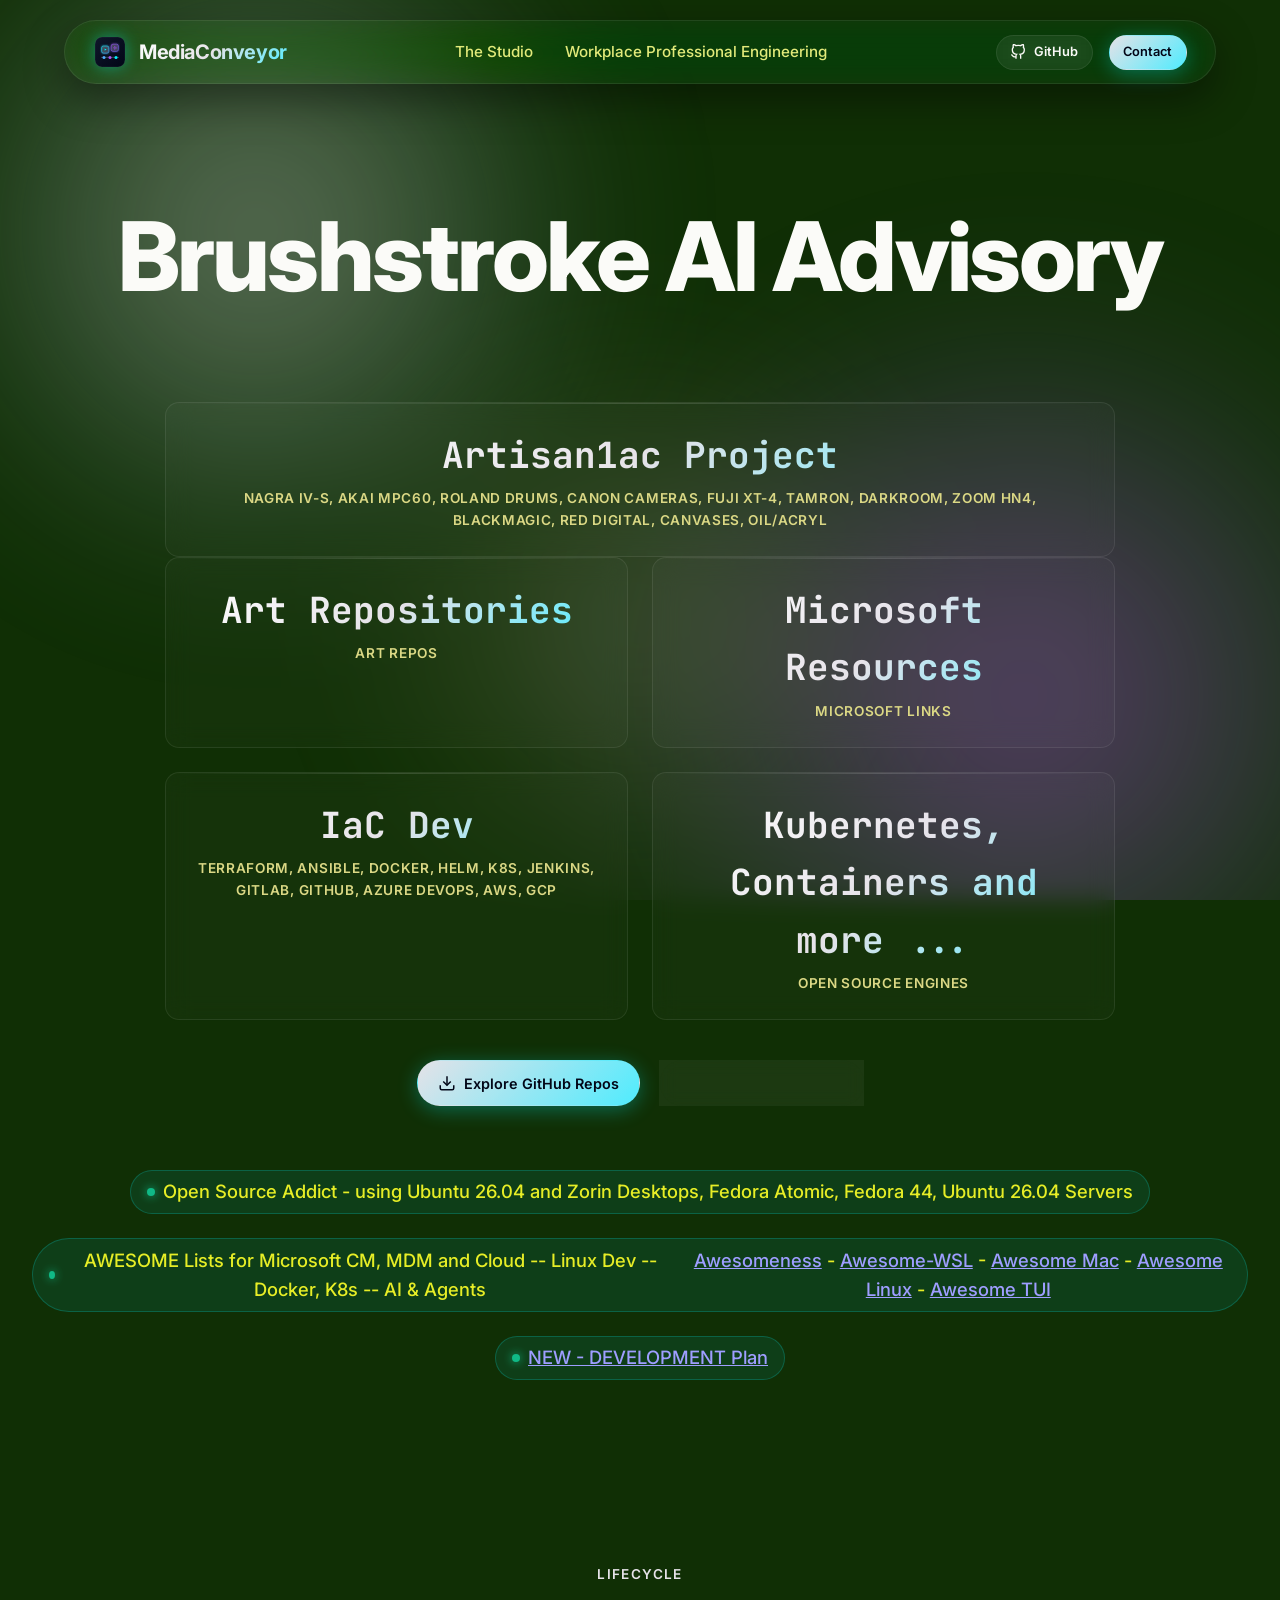
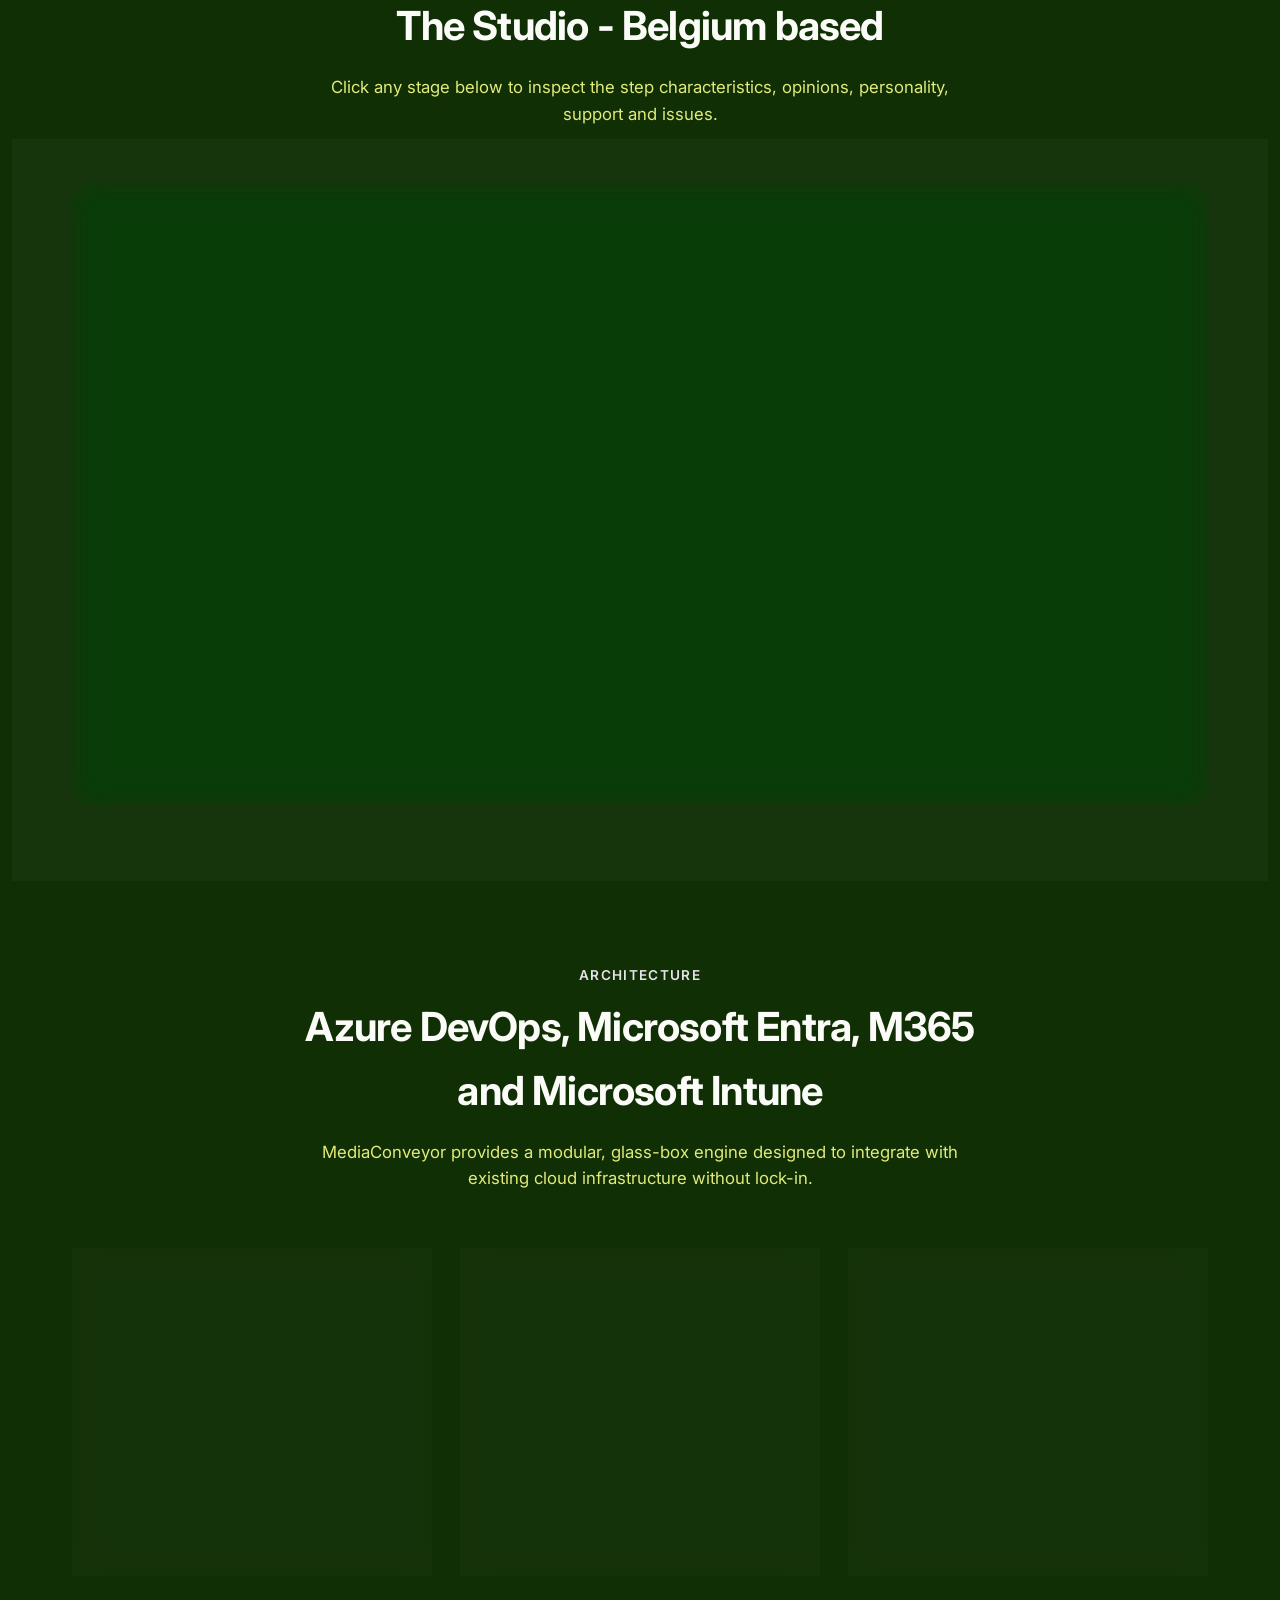
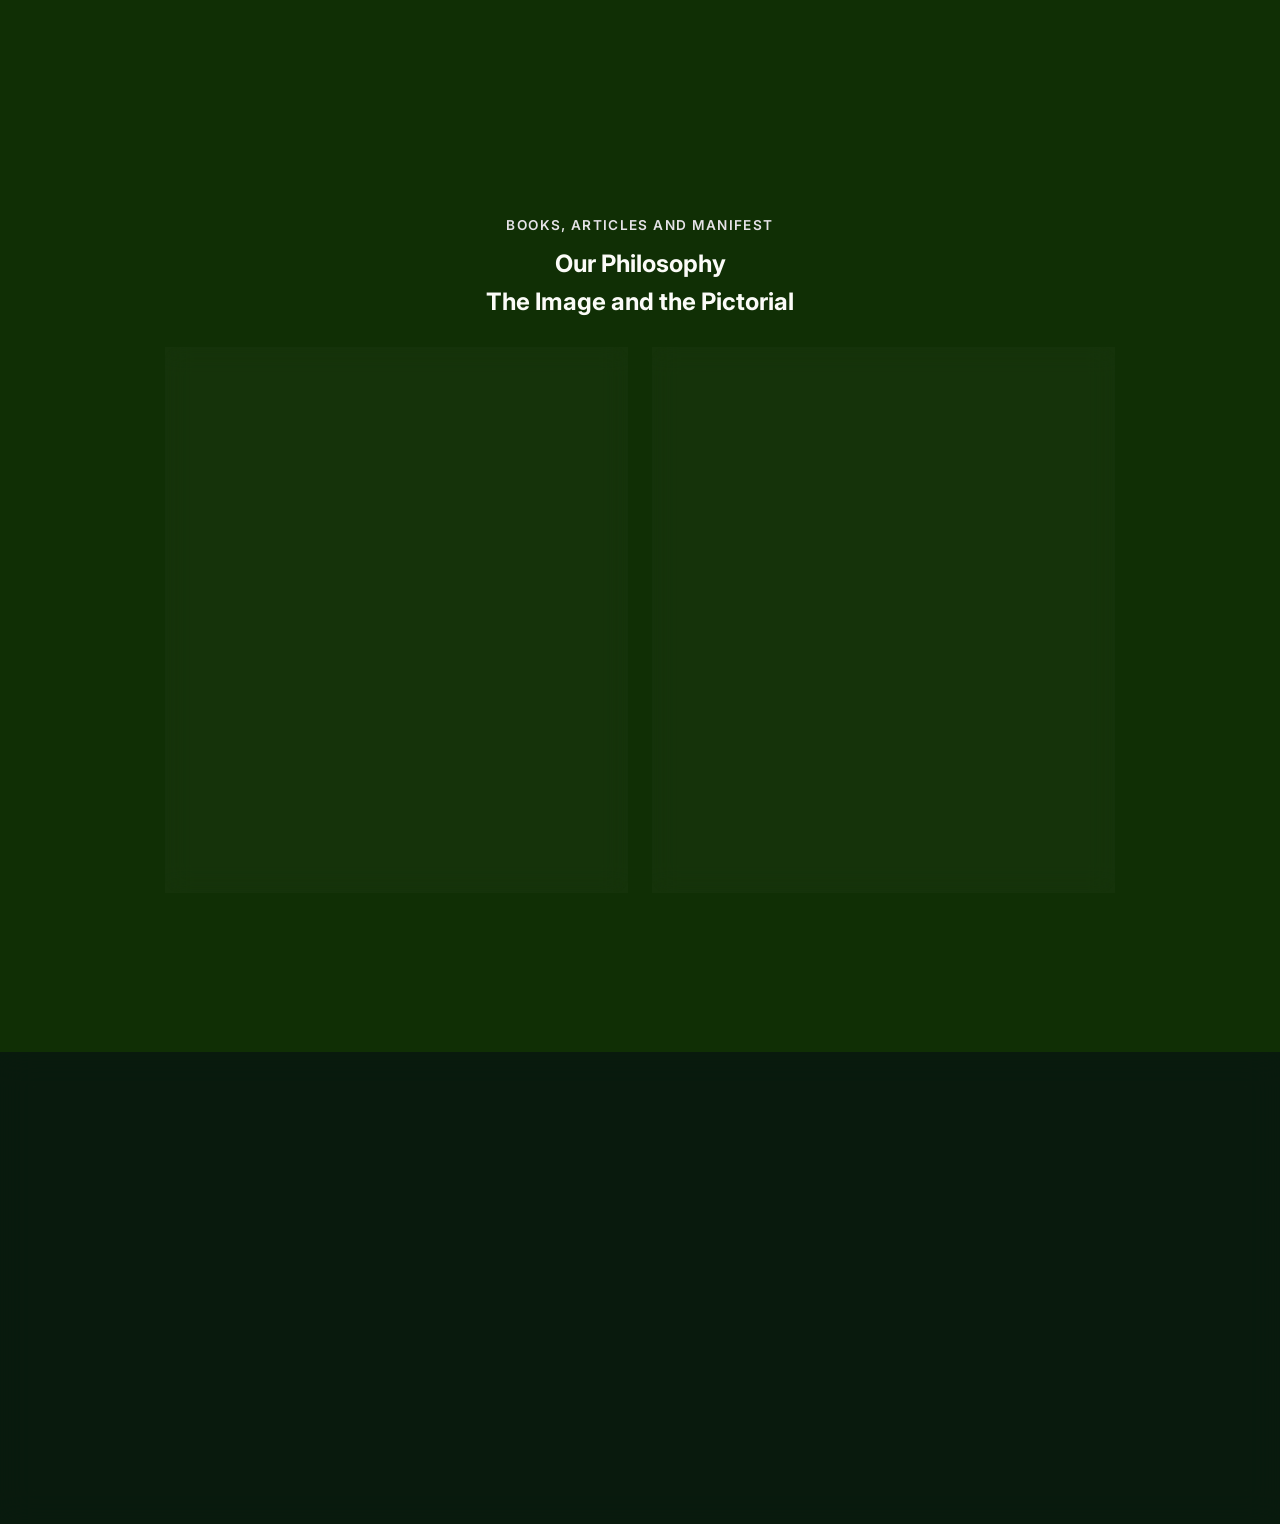
==== index.html @ 05388d4d "image mod" ====
<!DOCTYPE html>
<html lang="en">
<head>
  <meta charset="UTF-8">
  <meta name="viewport" content="width=device-width, initial-scale=1.0">
  <title>MediaConveyor — Media, Art and Technology conveyor pipelines</title>
  <meta name="description" content="MediaConveyor is a high-throughput, event-driven media processing engine and conveyor pipeline. Open-source, glassmorphic, hardware-accelerated transcoding and AI media tagger.">
  <meta name="keywords" content="MediaConveyor, media processing, video transcoding, FFmpeg, HLS, DASH, Rust, Go, Open Source GitHub">
  <link rel="icon" type="image/svg+xml" href="assets/favicon.svg">
  <link rel="stylesheet" href="css/styles.css">
</head>
<body>

  <!-- Ambient Glowing Background Orbs -->
  <div class="ambient-bg" aria-hidden="true">
    <div class="orb orb-1"></div>
    <div class="orb orb-2"></div>
    <div class="orb orb-3"></div>
  </div>

  <!-- Header Navigation -->
  <header class="header">
    <nav class="nav-container glass-panel">
      <a href="#" class="brand">
        <div class="brand-icon">
          <img src="assets/favicon.svg" alt="MediaConveyor Logo" width="30" height="30">
        </div>
        <span class="gradient-text">MediaConveyor</span>
      </a>

      <ul class="nav-links">
        <li><a href="#pipeline" class="nav-link">The Studio</a></li>
        <li><a href="#features" class="nav-link">Workplace Professional Engineering</a></li>
        <!-- <li><a href="#github-resources" class="nav-link">GitHub Repos</a></li>
        <li><a href="#docs" class="nav-link">Resources</a></li> -->
      </ul>

      <div class="nav-actions">
        <a href="#github-resources" target="_blank" rel="noopener noreferrer" class="btn btn-glass btn-sm">
          <svg xmlns="http://www.w3.org/2000/svg" width="16" height="16" viewBox="0 0 24 24" fill="none" stroke="currentColor" stroke-width="2"><path d="M9 19c-5 1.5-5-2.5-7-3m14 6v-3.87a3.37 3.37 0 0 0-.94-2.61c3.14-.35 6.44-1.54 6.44-7A5.44 5.44 0 0 0 20 4.77 5.07 5.07 0 0 0 19.91 1S18.73.65 16 2.48a13.38 13.38 0 0 0-7 0C6.27.65 5.09 1 5.09 1A5.07 5.07 0 0 0 5 4.77a5.44 5.44 0 0 0-1.5 3.78c0 5.42 3.3 6.61 6.44 7A3.37 3.37 0 0 0 9 18.13V22"></path></svg>
          GitHub
        </a>
        <a href="#github-resources" class="btn btn-primary btn-sm">Contact</a>
      </div>
    </nav>
  </header>

  <!-- Main Content -->
  <main>
    
    <!-- Hero Section -->
    <section class="hero">
      <h1 class="hero-title">
        <span>Brushstroke AI Advisory</span>
      </h1>  
      <br/>
      
      <p>
      <div class="hero-metrics">
        <div class="glass-card metric-card">
          <div class="metric-value gradient-text"> Artisan1ac Project </div>
          <div class="metric-label">Nagra IV-S, Akai MPC60, Roland Drums, Canon Cameras, Fuji XT-4, Tamron, Darkroom, Zoom Hn4, BlackMagic, RED Digital, Canvases, Oil/Acryl</div>
        </div>
      </div>
      </p>
      <p>
         <!-- Hero Key Metrics -->
      <div class="hero-metrics">
        <div class="glass-card metric-card">
          <div class="metric-value gradient-text"> Art Repositories </div>
          <div class="metric-label">Art Repos</div>
        </div>
        <div class="glass-card metric-card">
          <div class="metric-value gradient-text"> Microsoft Resources </div>
          <div class="metric-label">Microsoft Links</div>
        </div>
        <div class="glass-card metric-card">
          <div class="metric-value gradient-text">IaC Dev </div>
          <div class="metric-label">Terraform, Ansible, Docker, Helm, K8s, Jenkins, Gitlab, GitHub, Azure DevOps, AWS, GCP</div>
        </div>
        <div class="glass-card metric-card">
          <div class="metric-value gradient-text"> Kubernetes, Containers and more ... </div>
          <div class="metric-label">Open Source Engines</div>
        </div>
      </div>
      </p>


      <p class="hero-subtitle">
        <!-- <img src="assets/avatar-color1.jpg" alt="Description of image"> -->
      <div class="hero-cta">
        <a href="https://github.com/kuhn-octivianus-praeses" class="btn btn-primary">
          <svg xmlns="http://www.w3.org/2000/svg" width="18" height="18" viewBox="0 0 24 24" fill="none" stroke="currentColor" stroke-width="2"><path d="M21 15v4a2 2 0 0 1-2 2H5a2 2 0 0 1-2-2v-4"></path><polyline points="7 10 12 15 17 10"></polyline><line x1="12" y1="15" x2="12" y2="3"></line></svg>
          Explore GitHub Repos
        </a>
        <a href="#pipeline" class="btn btn-glass">
          <svg xmlns="http://www.w3.org/2000/svg" width="18" height="18" viewBox="0 0 24 24" fill="none" stroke="currentColor" stroke-width="2"><polygon points="5 3 19 12 5 21 5 3"></polygon></svg>
          Interactive Pipeline
        </a>
      </div>
      </p> 
      <p>
        <div class="badge">
        <span class="badge-dot"></span>
        <span>Open Source Addict - using Ubuntu 26.04 and Zorin Desktops, Fedora Atomic, Fedora 44, Ubuntu 26.04 Servers</span>
        </div>
      </p>
      <p>
        <div class="badge">
        <span class="badge-dot"></span>
        <span>AWESOME Lists for Microsoft CM, MDM and Cloud -- Linux Dev -- Docker, K8s -- AI & Agents</span>
        <span><a href="https://github.com/bayandin/awesome-awesomeness">Awesomeness</a> - <a href="https://github.com/sirredbeard/Awesome-WSL">Awesome-WSL</a> - <a href="https://github.com/abordage/awesome-mac">Awesome Mac</a> - <a href="https://github.com/luong-komorebi/Awesome-Linux-Software">Awesome Linux</a> - <a href="https://github.com/rothgar/awesome-tuis">Awesome TUI</a></span>
        </div>
      </p>
      <p>
        <div class="badge">
          <span class="badge-dot"></span>
          <span><a href="assets/Wittgenstein_Development_Plan_2026-2028.md">NEW - DEVELOPMENT Plan</a></span>
        </div>
      </p>
    <!--   <br/>
      <h1 class="hero-small-title">
        <span class="gradient-accent">Empirical - esthetic - ethereal - 3D - out-and-about - a bit goofy</span>
      </h1> -->
    </section>

    <!-- Interactive Pipeline Visualizer Section -->
    <section id="pipeline" class="section">
      <div class="section-header">
        <span class="section-tag">Lifecycle</span>
        <h2 class="section-title">The Studio - Belgium based</h2>
        <p class="section-desc">Click any stage below to inspect the step characteristics, opinions, personality, support and issues.</p>
      </div>

      <div class="glass-panel pipeline-container">
        <div class="pipeline-steps">
          <div class="pipeline-step-node active" data-step="1">
            <span class="step-number">1</span>
            <div class="step-icon">
              <svg xmlns="http://www.w3.org/2000/svg" width="32" height="32" viewBox="0 0 24 24" fill="none" stroke="currentColor" stroke-width="2"><path d="M21 15v4a2 2 0 0 1-2 2H5a2 2 0 0 1-2-2v-4"></path><polyline points="17 8 12 3 7 8"></polyline><line x1="12" y1="3" x2="12" y2="15"></line></svg>
            </div>
            <span class="step-title">ART</span>
          </div>

          <div class="pipeline-step-node" data-step="2">
            <span class="step-number">2</span>
            <div class="step-icon">
              <svg xmlns="http://www.w3.org/2000/svg" width="32" height="32" viewBox="0 0 24 24" fill="none" stroke="currentColor" stroke-width="2"><polygon points="13 2 3 14 12 14 11 22 21 10 12 10 13 2"></polygon></svg>
            </div>
            <span class="step-title">Atelier Setup</span>
          </div>

          <div class="pipeline-step-node" data-step="3">
            <span class="step-number">3</span>
            <div class="step-icon">
              <svg xmlns="http://www.w3.org/2000/svg" width="32" height="32" viewBox="0 0 24 24" fill="none" stroke="currentColor" stroke-width="2"><path d="M12 2a10 10 0 1 0 10 10H12V2z"></path><path d="M12 12L2.1 12a10 10 0 0 1 9.9-10v10z"></path></svg>
            </div>
            <span class="step-title">AI Design Workflows</span>
          </div>

          <div class="pipeline-step-node" data-step="4">
            <span class="step-number">4</span>
            <div class="step-icon">
              <svg xmlns="http://www.w3.org/2000/svg" width="32" height="32" viewBox="0 0 24 24" fill="none" stroke="currentColor" stroke-width="2"><line x1="22" y1="2" x2="11" y2="13"></line><polygon points="22 2 15 22 11 13 2 9 22 2"></polygon></svg>
            </div>
            <span class="step-title">Travels and Opinion Blog</span>
          </div>
        </div>

        <div class="pipeline-detail-panel">
          <div class="pipeline-info" id="pipeline-info">
            <!-- Dynamic Content via JS -->
          </div>

          <div class="code-box">
            <div class="code-header">
              <div class="code-dots">
                <span class="dot dot-red"></span>
                <span class="dot dot-yellow"></span>
                <span class="dot dot-green"></span>
              </div>
              <span id="pipeline-code-header">ingest_config.json</span>
              <button class="copy-btn" id="pipeline-copy-btn">
                <svg xmlns="http://www.w3.org/2000/svg" width="14" height="14" viewBox="0 0 24 24" fill="none" stroke="currentColor" stroke-width="2"><rect x="9" y="9" width="13" height="13" rx="2" ry="2"></rect><path d="M5 15H4a2 2 0 0 1-2-2V4a2 2 0 0 1 2-2h9a2 2 0 0 1 2 2v1"></path></svg>
                Copy
              </button>
            </div>
            <pre class="code-body" id="pipeline-code-body">// Code snippet loading...</pre>
          </div>
        </div>
      </div>
    </section>

    <!-- Platform Features Content Section -->
    <section id="features" class="section">
      <div class="section-header">
        <span class="section-tag">Architecture</span>
        <h2 class="section-title">Azure DevOps, Microsoft Entra, M365 and Microsoft Intune</h2>
        <p class="section-desc">MediaConveyor provides a modular, glass-box engine designed to integrate with existing cloud infrastructure without lock-in.</p>
      </div>

      <div class="features-grid">
        <div class="glass-card feature-card">
          <div class="feature-card-icon">
            <svg xmlns="http://www.w3.org/2000/svg" width="32" height="32" viewBox="0 0 24 24" fill="none" stroke="currentColor" stroke-width="2"><rect x="2" y="2" width="20" height="8" rx="2" ry="2"></rect><rect x="2" y="14" width="20" height="8" rx="2" ry="2"></rect><line x1="6" y1="6" x2="6.01" y2="6"></line><line x1="6" y1="18" x2="6.01" y2="18"></line></svg>
          </div>
          <h3>Product Specialist Microsoft Configuration Management and Deployment</h3>
          <p>Long experience in Microsoft Technology. Started out as a coder, MSI specialist and evolved throughout the years to Citrix, SCCM, Microsoft Entra, Microsoft Intune </p>
        </div>

        <div class="glass-card feature-card">
          <div class="feature-card-icon">
            <svg xmlns="http://www.w3.org/2000/svg" width="32" height="32" viewBox="0 0 24 24" fill="none" stroke="currentColor" stroke-width="2"><polygon points="12 2 2 7 12 12 22 7 12 2"></polygon><polyline points="2 17 12 22 22 17"></polyline><polyline points="2 12 12 17 22 12"></polyline></svg>
          </div>
          <h3>AI Automation and AI Agentic Workflows</h3>
          <p>Through prompting, I build Kubernetes Clusters on my homelab. Automation is provided using Ansible and HCL Terraform Registries.</p>
        </div>

        <div class="glass-card feature-card">
          <div class="feature-card-icon">
            <svg xmlns="http://www.w3.org/2000/svg" width="32" height="32" viewBox="0 0 24 24" fill="none" stroke="currentColor" stroke-width="2"><path d="M18 8A6 6 0 0 0 6 8c0 7-3 9-3 9h18s-3-2-3-9"></path><path d="M13.73 21a2 2 0 0 1-3.46 0"></path></svg>
          </div>
          <h3>Sopra Steria RightExperience MDM Model</h3>
          <p>AppFactory v3</p>
        </div>
      </div>
    </section>

    <!-- GitHub Resources Section -->

    <!-- Art Works and other pics-->
    <section class="hero"> 
        <span class="section-tag">Books, Articles and Manifest</span>
        <p>
            <div class=""><h1>Our Philosophy</h1></div>
            <div class=""><h2>The Image and the Pictorial</h2></div>
        </p>
        <br/>
        <!-- Hero Key Images -->
        <div class="hero-metrics">
          <div class="glass-card metric-card">
            <p><img src="assets/socrates1.jpg" alt="Description of image" width="325"></p>
          </div>
          <div class="glass-card metric-card">
            <p><img src="assets/plato1.jpg" alt="Description of image" width="325"></p>
          </div>
        </div>
      </section>
    
  </main>

  <!-- Modal Overlay for Quick Code Preview -->
  <div class="modal-overlay" id="modal-overlay">
    <div class="glass-panel modal-container">
      <button class="modal-close" id="modal-close" title="Close Modal">
        <svg xmlns="http://www.w3.org/2000/svg" width="18" height="18" viewBox="0 0 24 24" fill="none" stroke="currentColor" stroke-width="2"><line x1="18" y1="6" x2="6" y2="18"></line><line x1="6" y1="6" x2="18" y2="18"></line></svg>
      </button>

      <h3 id="modal-title" style="font-size: 1.5rem; margin-bottom: 0.5rem;" class="gradient-text">Repository Details</h3>
      <p id="modal-desc" style="color: var(--text-muted); font-size: 0.95rem; margin-bottom: 1.5rem;"></p>

      <div class="code-box" style="margin-bottom: 1.5rem;">
        <div class="code-header">
          <span>Quick Start Example</span>
          <button class="copy-btn" id="modal-copy-btn">
            <svg xmlns="http://www.w3.org/2000/svg" width="14" height="14" viewBox="0 0 24 24" fill="none" stroke="currentColor" stroke-width="2"><rect x="9" y="9" width="13" height="13" rx="2" ry="2"></rect><path d="M5 15H4a2 2 0 0 1-2-2V4a2 2 0 0 1 2-2h9a2 2 0 0 1 2 2v1"></path></svg>
            Copy Snippet
          </button>
        </div>
        <pre class="code-body" id="modal-code">// Code example</pre>
      </div>

      <div style="display: flex; justify-content: flex-end; gap: 1rem;">
        <a href="#" id="modal-github-link" target="_blank" rel="noopener noreferrer" class="btn btn-primary btn-sm">
          Open on GitHub
        </a>
      </div>
    </div>
  </div>

  <!-- Footer -->
  <footer class="footer">
    <div class="footer-container">
      <div class="footer-top">
        <div class="footer-brand">
          <a href="#" class="brand">
            <div class="brand-icon">
              <img src="assets/favicon.svg" alt="MediaConveyor Logo" width="28" height="28">
            </div>
            <span class="gradient-text">MediaConveyor</span>
          </a>
          <p>All artworks are copy righted and may not be redistributed, copied or shared without owners consent. Creative Commons license.</p>
          <p>Contact Koen Spaenjers <a href="mailto:koen.spaenjers@soprasteria.com">EMAIL Link</a></p>
          <p><img src="assets/avatar-color1_512.jpg" alt="Me" width="90"></p>

        </div>

        <div class="footer-links-group">
          <div class="footer-col">
            <h5>Ecosystem</h5>
            <ul>
              <li><a href="#pipeline">The Studio - Brussels, Belgian based Art</a></li>
              <li><a href="#features">ART Collections</a></li>
              <!-- <li><a href="#github-resources">Rust Core</a></li>
              <li><a href="#github-resources">Go Workers</a></li> -->
            </ul>
          </div>

          <div class="footer-col">
            <h5>GitHub Links</h5>
            <ul>
              <li><a href="https://github.com/MediaConveyor" target="_blank" rel="noopener noreferrer">Organization</a></li>
              <li><a href="https://github.com/MediaConveyor/core-engine" target="_blank" rel="noopener noreferrer">Core Engine Repo</a></li>
              <li><a href="https://github.com/MediaConveyor/node-sdk" target="_blank" rel="noopener noreferrer">Resources</a></li>
              <li><a href="https://github.com/MediaConveyor/cli-tool" target="_blank" rel="noopener noreferrer">CLI Utilities and dotfiles</a></li>
            </ul>
          </div>

          <div class="footer-col">
            <h5>Community Interests</h5>
            <ul>
              <li><a href="https://lensculture.com" target="_blank" rel="noopener noreferrer">Lens Culture</a></li>
              <li><a href="https://wikipedia.org" target="_blank" rel="noopener noreferrer">Wikipedia</a></li>
              <li><a href="https://learn.microsoft.com" target="_blank" rel="noopener noreferrer">Learn Mictosoft</a></li>
              <li><a href="https://duckduckgo.com" target="_blank" rel="noopener noreferrer">Duckduckgo Search</a></li>
            </ul>
          </div>
        </div>
      </div>

      <div class="footer-bottom">
        <p>© 2026 MediaConveyor Open Source Project. Minimalistic Glassmorphism UI.</p>
        <p>Built with HTML5, CSS3 Glassmorphism & Vanilla JS</p>
      </div>
    </div>
  </footer>

  <script src="js/app.js"></script>
</body>
</html>
---- css/styles.css ----
/* Modern Glassmorphic Design System - MediaConveyor */
@import url('https://fonts.googleapis.com/css2?family=Inter:wght@300;400;500;600;700;800&family=JetBrains+Mono:wght@400;500;600&display=swap');

:root {
  /* Color Palette */
  --bg-dark: #102f05;
  --bg-surface: rgba(5, 97, 63, 0.6);
  --glass-bg: rgba(255, 255, 255, 0.03);
  --glass-bg-hover: rgba(255, 255, 255, 0.06);
  --glass-border: rgba(255, 255, 255, 0.08);
  --glass-border-hover: rgba(255, 255, 255, 0.2);
  --glass-shadow: 0 16px 40px 0 rgba(0, 0, 0, 0.4);
  
  --primary-cyan: #ece8eff7;
  --primary-yellow: #edf427f7;
  --primary-blue: #4fecfe;
  --accent-purple: #be55f7;
  --accent-indigo: #e7cac1;
  --accent-emerald: #10b986;
  
  --text-main: #fbfbf8;
  --text-muted: #e2ea7a;
  --text-dim: #dbd885;
  
  --font-main: 'Inter', system-ui, -apple-system, sans-serif;
  --font-mono: 'JetBrains Mono', monospace;
  
  --radius-sm: 8px;
  --radius-md: 14px;
  --radius-lg: 20px;
  --radius-full: 9999px;
  
  --transition-fast: 0.2s cubic-bezier(0.16, 1, 0.3, 1);
  --transition-normal: 0.35s cubic-bezier(0.16, 1, 0.3, 1);
}

/* background-image: url("assets/bg.png");
  background-repeat: no-repeat; */

/* Reset & Base Styles */
* {
  box-sizing: border-box;
  margin: 0;
  padding: 0;
}

html {
  scroll-behavior: smooth;
  color-scheme: dark;
}

body {
  font-family: var(--font-main);
  background-color: var(--bg-dark);
  color: var(--text-main);
  overflow-x: hidden;
  line-height: 1.6;
  min-height: 100vh;
  position: relative;
}

/* Ambient Animated Glowing Background Orbs */
.ambient-bg {
  position: fixed;
  top: 0;
  left: 0;
  width: 100vw;
  height: 100vh;
  z-index: -1;
  pointer-events: none;
  overflow: hidden;
}

.orb {
  position: absolute;
  border-radius: 50%;
  filter: blur(100px);
  opacity: 0.45;
  animation: orbFloat 25s ease-in-out infinite alternate;
}

.orb-1 {
  top: -10%;
  left: -5%;
  width: 50vw;
  height: 50vw;
  background: radial-gradient(circle, var(--primary-cyan) 0%, rgba(79, 172, 254, 0.1) 70%);
}

.orb-2 {
  bottom: -20%;
  right: -10%;
  width: 60vw;
  height: 60vw;
  background: radial-gradient(circle, var(--accent-purple) 0%, rgba(99, 102, 241, 0.1) 70%);
  animation-delay: -7s;
}

.orb-3 {
  top: 40%;
  left: 30%;
  width: 40vw;
  height: 40vw;
  background: radial-gradient(circle, var(--accent-indigo) 0%, transparent 70%);
  animation-delay: -12s;
  opacity: 0.25;
}

@keyframes orbFloat {
  0% { transform: translate(0, 0) scale(1); }
  50% { transform: translate(40px, -60px) scale(1.1); }
  100% { transform: translate(-30px, 40px) scale(0.95); }
}

/* Glassmorphism Container Classes */
.glass-panel {
  background: var(--glass-bg);
  backdrop-filter: blur(16px) saturate(180%);
  -webkit-backdrop-filter: blur(16px) saturate(180%);
  border: 1px solid var(--glass-border);
  box-shadow: var(--glass-shadow);
  border-radius: var(--radius-lg);
  transition: border-color var(--transition-fast), background var(--transition-fast), transform var(--transition-fast);
}

.glass-panel:hover {
  border-color: var(--glass-border-hover);
  background: var(--glass-bg-hover);
}

.glass-card {
  background: rgba(255, 255, 255, 0.025);
  backdrop-filter: blur(12px);
  -webkit-backdrop-filter: blur(12px);
  border: 1px solid var(--glass-border);
  border-radius: var(--radius-md);
  padding: 1.5rem;
  transition: all var(--transition-fast);
  position: relative;
  overflow: hidden;
}

.glass-card::before {
  content: '';
  position: absolute;
  top: 0;
  left: 0;
  right: 0;
  height: 1px;
  background: linear-gradient(90deg, transparent, rgba(255, 255, 255, 0.15), transparent);
}

.glass-card:hover {
  transform: translateY(-4px);
  border-color: rgba(255, 255, 255, 0.22);
  background: rgba(255, 255, 255, 0.05);
  box-shadow: 0 12px 30px rgba(0, 0, 0, 0.4), 0 0 20px rgba(0, 242, 254, 0.08);
}

/* Typography Utilities */
.gradient-text {
  background: linear-gradient(135deg, #ffffff 0%, var(--primary-cyan) 50%, var(--primary-blue) 100%);
  -webkit-background-clip: text;
  -webkit-text-fill-color: transparent;
}

.gradient-accent {
  background: linear-gradient(135deg, var(--primary-cyan), var(--accent-purple));
  -webkit-background-clip: text;
  -webkit-text-fill-color: transparent;
}

/* Header Navigation */
.header {
  position: fixed;
  top: 1.25rem;
  left: 50%;
  transform: translateX(-50%);
  width: 90%;
  max-width: 1200px;
  z-index: 100;
}

.nav-container {
  display: flex;
  align-items: center;
  justify-content: space-between;
  padding: 0.85rem 1.75rem;
  border-radius: var(--radius-full);
}

.brand {
  display: flex;
  align-items: center;
  gap: 0.75rem;
  text-decoration: none;
  color: var(--text-main);
  font-weight: 700;
  font-size: 1.25rem;
  letter-spacing: -0.02em;
}

.brand-icon {
  width: 34px;
  height: 34px;
  display: flex;
  align-items: center;
  justify-content: center;
  filter: drop-shadow(0 0 8px rgba(0, 242, 254, 0.4));
}

.nav-links {
  display: flex;
  align-items: center;
  gap: 2rem;
  list-style: none;
}

.nav-link {
  color: var(--text-muted);
  text-decoration: none;
  font-weight: 500;
  font-size: 0.95rem;
  transition: color var(--transition-fast);
  position: relative;
}

.nav-link:hover, .nav-link.active {
  color: var(--text-main);
}

.nav-link::after {
  content: '';
  position: absolute;
  bottom: -4px;
  left: 0;
  width: 0;
  height: 2px;
  background: var(--primary-cyan);
  transition: width var(--transition-fast);
  border-radius: var(--radius-full);
}

.nav-link:hover::after, .nav-link.active::after {
  width: 100%;
}

.nav-actions {
  display: flex;
  align-items: center;
  gap: 1rem;
}

/* Button Styles */
.btn {
  display: inline-flex;
  align-items: center;
  gap: 0.5rem;
  padding: 0.65rem 1.25rem;
  border-radius: var(--radius-full);
  font-weight: 600;
  font-size: 0.9rem;
  text-decoration: none;
  cursor: pointer;
  border: 1px solid transparent;
  transition: all var(--transition-fast);
}

.btn-primary {
  background: linear-gradient(135deg, var(--primary-cyan), var(--primary-blue));
  color: #020617;
  box-shadow: 0 4px 20px rgba(0, 242, 254, 0.3);
}

.btn-primary:hover {
  transform: translateY(-2px);
  box-shadow: 0 8px 25px rgba(0, 242, 254, 0.45);
  filter: brightness(1.05);
}

.btn-glass {
  background: rgba(255, 255, 255, 0.05);
  border: 1px solid var(--glass-border);
  color: var(--text-main);
  backdrop-filter: blur(8px);
}

.btn-glass:hover {
  background: rgba(255, 255, 255, 0.12);
  border-color: rgba(255, 255, 255, 0.25);
  transform: translateY(-2px);
}

.btn-sm {
  padding: 0.4rem 0.85rem;
  font-size: 0.8rem;
}

/* Hero Section */
.hero {
  padding-top: 10rem;
  padding-bottom: 5rem;
  max-width: 1800px;
  margin: 0 auto;
  padding-left: 2rem;
  padding-right: 2rem;
  text-align: center;
}

.badge {
  display: inline-flex;
  align-items: center;
  gap: 0.5rem;
  padding: 0.4rem 1rem;
  border-radius: var(--radius-full);
  background: rgba(0, 242, 254, 0.08);
  border: 1px solid rgba(0, 242, 254, 0.2);
  color: var(--primary-yellow);
  font-size: 1.15rem;
  font-weight: 500;
  margin-bottom: 1.5rem;
}

.badge-dot {
  width: 8px;
  height: 8px;
  border-radius: 50%;
  background-color: var(--accent-emerald);
  box-shadow: 0 0 10px var(--accent-emerald);
  animation: pulse 2s infinite;
}

@keyframes pulse {
  0% { opacity: 0.6; }
  50% { opacity: 1; transform: scale(1.2); }
  100% { opacity: 0.6; }
}

.hero-title {
  font-size: 6.0rem;
  font-weight: 800;
  line-height: 2.0;
  letter-spacing: -0.03em;
  margin-bottom: 1.5rem;
}

.hero-small-title {
  font-size: 3.75rem;
  font-weight: 600;
  line-height: 1.1;
  letter-spacing: -0.03em;
  margin-bottom: 1.5rem;
}

.hero-subtitle {
  font-size: 1.2rem;
  color: var(--text-muted);
  max-width: 760px;
  margin: 0 auto 2.5rem;
  font-weight: 400;
}

.hero-cta {
  display: flex;
  align-items: center;
  justify-content: center;
  gap: 1.25rem;
  margin-bottom: 4rem;
}

/* Metrics Grid */
.hero-metrics {
  display: grid;
  grid-template-columns: repeat(auto-fit, minmax(400px, 1fr));
  gap: 1.5rem;
  max-width: 950px;
  margin: 0 auto;
}

.metric-card {
  padding: 1.5rem;
  text-align: center;
}

.metric-value {
  font-size: 2.25rem;
  font-weight: 700;
  color: var(--text-main);
  margin-bottom: 0.25rem;
  font-family: var(--font-mono);
}

.metric-label {
  font-size: 0.85rem;
  color: var(--text-dim);
  text-transform: uppercase;
  letter-spacing: 0.05em;
  font-weight: 600;
}

/* Main Section Layout */
.section {
  max-width: 1200px;
  margin: 0 auto;
  padding: 5rem 2rem;
}

.section-header {
  text-align: center;
  max-width: 680px;
  margin: 0 auto 3.5rem;
}

.section-tag {
  font-size: 0.85rem;
  font-weight: 600;
  color: var(--primary-cyan);
  text-transform: uppercase;
  letter-spacing: 0.1em;
  margin-bottom: 0.5rem;
  display: block;
}

.section-title {
  font-size: 2.5rem;
  font-weight: 700;
  letter-spacing: -0.02em;
  margin-bottom: 1rem;
}

.section-desc {
  color: var(--text-muted);
  font-size: 1.05rem;
}

/* Interactive Pipeline Section */
.pipeline-container {
  padding: 2.5rem;
  position: relative;
}

.pipeline-steps {
  display: grid;
  grid-template-columns: repeat(4, 1fr);
  gap: 1rem;
  margin-bottom: 2.5rem;
  position: relative;
}

.pipeline-step-node {
  background: rgba(255, 255, 255, 0.03);
  border: 1px solid var(--glass-border);
  border-radius: var(--radius-md);
  padding: 1.25rem;
  cursor: pointer;
  transition: all var(--transition-fast);
  display: flex;
  flex-direction: column;
  align-items: center;
  text-align: center;
  gap: 0.75rem;
  position: relative;
}

.pipeline-step-node:hover {
  background: rgba(255, 255, 255, 0.06);
  border-color: rgba(255, 255, 255, 0.2);
}

.pipeline-step-node.active {
  border-color: var(--primary-cyan);
  background: rgba(0, 242, 254, 0.08);
  box-shadow: 0 0 20px rgba(0, 242, 254, 0.2);
}

.step-number {
  width: 28px;
  height: 28px;
  border-radius: 50%;
  background: rgba(255, 255, 255, 0.1);
  display: flex;
  align-items: center;
  justify-content: center;
  font-size: 0.8rem;
  font-weight: 700;
  color: var(--text-muted);
}

.pipeline-step-node.active .step-number {
  background: var(--primary-cyan);
  color: #020617;
}

.step-icon {
  font-size: 1.5rem;
  color: var(--primary-blue);
}

.step-title {
  font-weight: 600;
  font-size: 0.95rem;
}

.pipeline-detail-panel {
  display: grid;
  grid-template-columns: 1fr 1fr;
  gap: 2rem;
  background: rgba(2, 6, 23, 0.6);
  border-radius: var(--radius-md);
  padding: 2rem;
  border: 1px solid rgba(255, 255, 255, 0.06);
}

.pipeline-info h4 {
  font-size: 1.3rem;
  margin-bottom: 0.75rem;
  color: var(--primary-cyan);
}

.pipeline-info p {
  color: var(--text-muted);
  margin-bottom: 1.5rem;
  font-size: 0.95rem;
}

.feature-list {
  list-style: none;
  display: flex;
  flex-direction: column;
  gap: 0.6rem;
}

.feature-list li {
  display: flex;
  align-items: center;
  gap: 0.5rem;
  font-size: 0.9rem;
  color: var(--text-main);
}

.feature-list li svg {
  color: var(--accent-emerald);
  flex-shrink: 0;
}

/* Code Snippet Box */
.code-box {
  background: #090d16;
  border-radius: var(--radius-md);
  border: 1px solid rgba(255, 255, 255, 0.08);
  overflow: hidden;
  display: flex;
  flex-direction: column;
}

.code-header {
  display: flex;
  align-items: center;
  justify-content: space-between;
  padding: 0.75rem 1rem;
  background: rgba(255, 255, 255, 0.03);
  border-bottom: 1px solid rgba(255, 255, 255, 0.06);
  font-family: var(--font-mono);
  font-size: 0.8rem;
  color: var(--text-dim);
}

.code-dots {
  display: flex;
  gap: 6px;
}

.dot {
  width: 10px;
  height: 10px;
  border-radius: 50%;
}

.dot-red { background: #ef4444; }
.dot-yellow { background: #f59e0b; }
.dot-green { background: #10b981; }

.copy-btn {
  background: transparent;
  border: none;
  color: var(--text-dim);
  cursor: pointer;
  transition: color var(--transition-fast);
  display: flex;
  align-items: center;
  gap: 0.3rem;
  font-size: 0.75rem;
}

.copy-btn:hover {
  color: var(--text-main);
}

.code-body {
  padding: 1.25rem;
  font-family: var(--font-mono);
  font-size: 0.85rem;
  line-height: 1.6;
  color: #e2e8f0;
  overflow-x: auto;
}

/* Features Grid */
.features-grid {
  display: grid;
  grid-template-columns: repeat(auto-fit, minmax(340px, 1fr));
  gap: 1.75rem;
}

.feature-card-icon {
  width: 48px;
  height: 48px;
  border-radius: var(--radius-md);
  background: rgba(0, 242, 254, 0.1);
  border: 1px solid rgba(0, 242, 254, 0.2);
  display: flex;
  align-items: center;
  justify-content: center;
  margin-bottom: 1.25rem;
  color: var(--primary-cyan);
}

.feature-card h3 {
  font-size: 1.3rem;
  font-weight: 600;
  margin-bottom: 0.75rem;
}

.feature-card p {
  color: var(--text-muted);
  font-size: 0.95rem;
  line-height: 1.6;
}

/* GitHub Resources Section */
.resources-controls {
  display: flex;
  flex-wrap: wrap;
  align-items: center;
  justify-content: space-between;
  gap: 1.25rem;
  margin-bottom: 2.5rem;
}

.search-box {
  position: relative;
  flex: 1;
  min-width: 280px;
}

.search-icon {
  position: absolute;
  left: 1.1rem;
  top: 50%;
  transform: translateY(-50%);
  color: var(--text-dim);
  pointer-events: none;
}

.search-input {
  width: 100%;
  padding: 0.8rem 1rem 0.8rem 2.75rem;
  border-radius: var(--radius-full);
  background: rgba(255, 255, 255, 0.04);
  border: 1px solid var(--glass-border);
  color: var(--text-main);
  font-family: var(--font-main);
  font-size: 0.95rem;
  outline: none;
  backdrop-filter: blur(12px);
  transition: all var(--transition-fast);
}

.search-input:focus {
  border-color: var(--primary-cyan);
  background: rgba(255, 255, 255, 0.08);
  box-shadow: 0 0 20px rgba(0, 242, 254, 0.2);
}

.filter-pills {
  display: flex;
  align-items: center;
  gap: 0.5rem;
  flex-wrap: wrap;
}

.filter-pill {
  padding: 0.5rem 1.1rem;
  border-radius: var(--radius-full);
  background: rgba(255, 255, 255, 0.04);
  border: 1px solid var(--glass-border);
  color: var(--text-muted);
  font-size: 0.85rem;
  font-weight: 500;
  cursor: pointer;
  transition: all var(--transition-fast);
}

.filter-pill:hover {
  background: rgba(255, 255, 255, 0.08);
  color: var(--text-main);
}

.filter-pill.active {
  background: var(--primary-cyan);
  color: #020617;
  border-color: var(--primary-cyan);
  font-weight: 600;
}

.repos-grid {
  display: grid;
  grid-template-columns: repeat(auto-fill, minmax(360px, 1fr));
  gap: 1.75rem;
  margin-bottom: 4rem;
}

.repo-card {
  display: flex;
  flex-direction: column;
  justify-content: space-between;
}

.repo-header {
  display: flex;
  align-items: flex-start;
  justify-content: space-between;
  margin-bottom: 0.75rem;
}

.repo-title-group {
  display: flex;
  align-items: center;
  gap: 0.6rem;
}

.repo-icon {
  color: var(--text-muted);
  flex-shrink: 0;
}

.repo-title {
  font-size: 1.15rem;
  font-weight: 600;
  color: var(--text-main);
  text-decoration: none;
  transition: color var(--transition-fast);
}

.repo-title:hover {
  color: var(--primary-cyan);
}

.repo-visibility {
  font-size: 0.75rem;
  padding: 0.25rem 0.6rem;
  border-radius: var(--radius-full);
  border: 1px solid rgba(255, 255, 255, 0.15);
  color: var(--text-dim);
}

.repo-desc {
  color: var(--text-muted);
  font-size: 0.9rem;
  margin-bottom: 1.25rem;
  line-height: 1.5;
  flex: 1;
}

.repo-tags {
  display: flex;
  flex-wrap: wrap;
  gap: 0.4rem;
  margin-bottom: 1.25rem;
}

.tag {
  font-size: 0.75rem;
  padding: 0.2rem 0.6rem;
  border-radius: var(--radius-sm);
  background: rgba(255, 255, 255, 0.05);
  color: var(--text-dim);
  font-family: var(--font-mono);
}

.repo-footer {
  display: flex;
  align-items: center;
  justify-content: space-between;
  padding-top: 1rem;
  border-top: 1px solid rgba(255, 255, 255, 0.06);
  font-size: 0.85rem;
  color: var(--text-dim);
}

.repo-meta {
  display: flex;
  align-items: center;
  gap: 1rem;
}

.meta-item {
  display: flex;
  align-items: center;
  gap: 0.35rem;
}

.lang-dot {
  width: 10px;
  height: 10px;
  border-radius: 50%;
}

.lang-ts { background: #3178c6; }
.lang-go { background: #00add8; }
.lang-rust { background: #dea584; }
.lang-python { background: #3572A5; }
.lang-docker { background: #384d54; }

.repo-actions {
  display: flex;
  gap: 0.5rem;
}

/* Quick Resources List */
.quick-links-grid {
  display: grid;
  grid-template-columns: repeat(auto-fit, minmax(260px, 1fr));
  gap: 1.25rem;
}

.quick-link-card {
  display: flex;
  align-items: center;
  gap: 1rem;
  padding: 1.25rem;
  text-decoration: none;
  color: var(--text-main);
  border-radius: var(--radius-md);
}

.quick-link-icon {
  width: 42px;
  height: 42px;
  border-radius: var(--radius-sm);
  background: rgba(255, 255, 255, 0.05);
  display: flex;
  align-items: center;
  justify-content: center;
  color: var(--primary-cyan);
  flex-shrink: 0;
}

.quick-link-content h4 {
  font-size: 1rem;
  font-weight: 600;
  margin-bottom: 0.2rem;
}

.quick-link-content p {
  font-size: 0.8rem;
  color: var(--text-dim);
}

/* Modal Overlay */
.modal-overlay {
  position: fixed;
  top: 0;
  left: 0;
  width: 100vw;
  height: 100vh;
  background: rgba(2, 6, 23, 0.8);
  backdrop-filter: blur(12px);
  z-index: 1000;
  display: flex;
  align-items: center;
  justify-content: center;
  padding: 2rem;
  opacity: 0;
  pointer-events: none;
  transition: opacity var(--transition-fast);
}

.modal-overlay.active {
  opacity: 1;
  pointer-events: auto;
}

.modal-container {
  width: 100%;
  max-width: 700px;
  max-height: 85vh;
  overflow-y: auto;
  border-radius: var(--radius-lg);
  padding: 2rem;
  position: relative;
  border: 1px solid var(--glass-border-hover);
  box-shadow: 0 25px 50px -12px rgba(0, 0, 0, 0.7);
}

.modal-close {
  position: absolute;
  top: 1.25rem;
  right: 1.25rem;
  background: rgba(255, 255, 255, 0.08);
  border: none;
  color: var(--text-muted);
  width: 32px;
  height: 32px;
  border-radius: 50%;
  cursor: pointer;
  display: flex;
  align-items: center;
  justify-content: center;
  transition: all var(--transition-fast);
}

.modal-close:hover {
  background: rgba(255, 255, 255, 0.2);
  color: var(--text-main);
}

/* Footer */
.footer {
  border-top: 1px solid var(--glass-border);
  padding: 4rem 2rem 2.5rem;
  margin-top: 5rem;
  background: rgba(2, 6, 23, 0.5);
  backdrop-filter: blur(16px);
}

.footer-container {
  max-width: 1200px;
  margin: 0 auto;
  display: flex;
  flex-direction: column;
  gap: 3rem;
}

.footer-top {
  display: flex;
  flex-wrap: wrap;
  justify-content: space-between;
  gap: 2.5rem;
}

.footer-brand p {
  color: var(--text-muted);
  margin-top: 0.75rem;
  max-width: 320px;
  font-size: 0.9rem;
}

.footer-links-group {
  display: flex;
  gap: 4rem;
  flex-wrap: wrap;
}

.footer-col h5 {
  font-size: 0.9rem;
  font-weight: 600;
  text-transform: uppercase;
  letter-spacing: 0.05em;
  color: var(--text-main);
  margin-bottom: 1.25rem;
}

.footer-col ul {
  list-style: none;
  display: flex;
  flex-direction: column;
  gap: 0.75rem;
}

.footer-col a {
  color: var(--text-muted);
  text-decoration: none;
  font-size: 0.9rem;
  transition: color var(--transition-fast);
}

.footer-col a:hover {
  color: var(--primary-cyan);
}

.footer-bottom {
  display: flex;
  align-items: center;
  justify-content: space-between;
  padding-top: 2rem;
  border-top: 1px solid rgba(255, 255, 255, 0.06);
  font-size: 0.85rem;
  color: var(--text-dim);
}

/* Toast Notification */
.toast {
  position: fixed;
  bottom: 2rem;
  right: 2rem;
  background: rgba(15, 23, 42, 0.9);
  border: 1px solid var(--primary-cyan);
  color: var(--text-main);
  padding: 0.75rem 1.25rem;
  border-radius: var(--radius-full);
  box-shadow: 0 10px 30px rgba(0, 0, 0, 0.5), 0 0 15px rgba(0, 242, 254, 0.2);
  backdrop-filter: blur(16px);
  display: flex;
  align-items: center;
  gap: 0.6rem;
  font-size: 0.85rem;
  font-weight: 500;
  z-index: 2000;
  transform: translateY(100px);
  opacity: 0;
  transition: all var(--transition-normal);
}

.toast.show {
  transform: translateY(0);
  opacity: 1;
}

/* Responsive Breakpoints */
@media (max-width: 992px) {
  .hero-title { font-size: 3rem; }
  .pipeline-steps { grid-template-columns: repeat(2, 1fr); }
  .pipeline-detail-panel { grid-template-columns: 1fr; }
}

@media (max-width: 768px) {
  .nav-links { display: none; }
  .hero-title { font-size: 2.25rem; }
  .hero-subtitle { font-size: 1rem; }
  .pipeline-steps { grid-template-columns: 1fr; }
  .section-title { font-size: 2rem; }
  .repos-grid { grid-template-columns: 1fr; }
  .footer-links-group { gap: 2rem; }
}
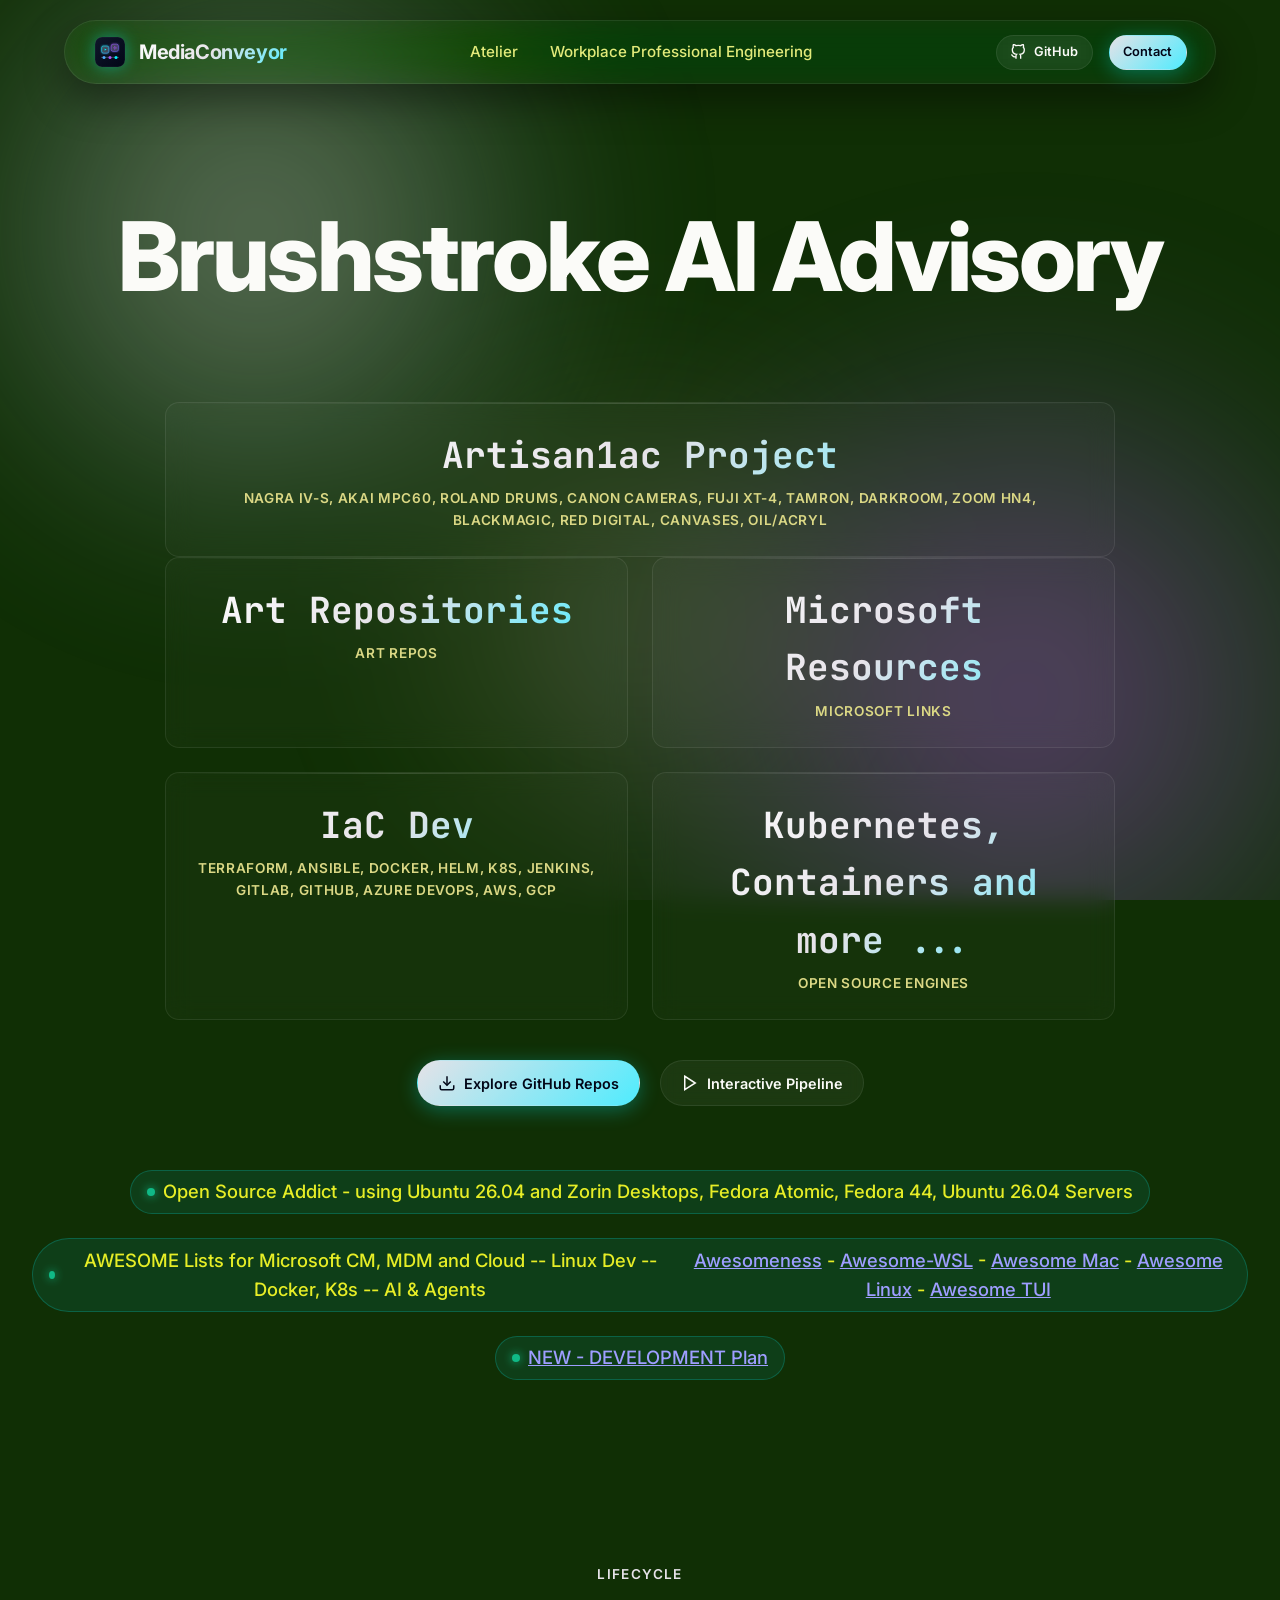
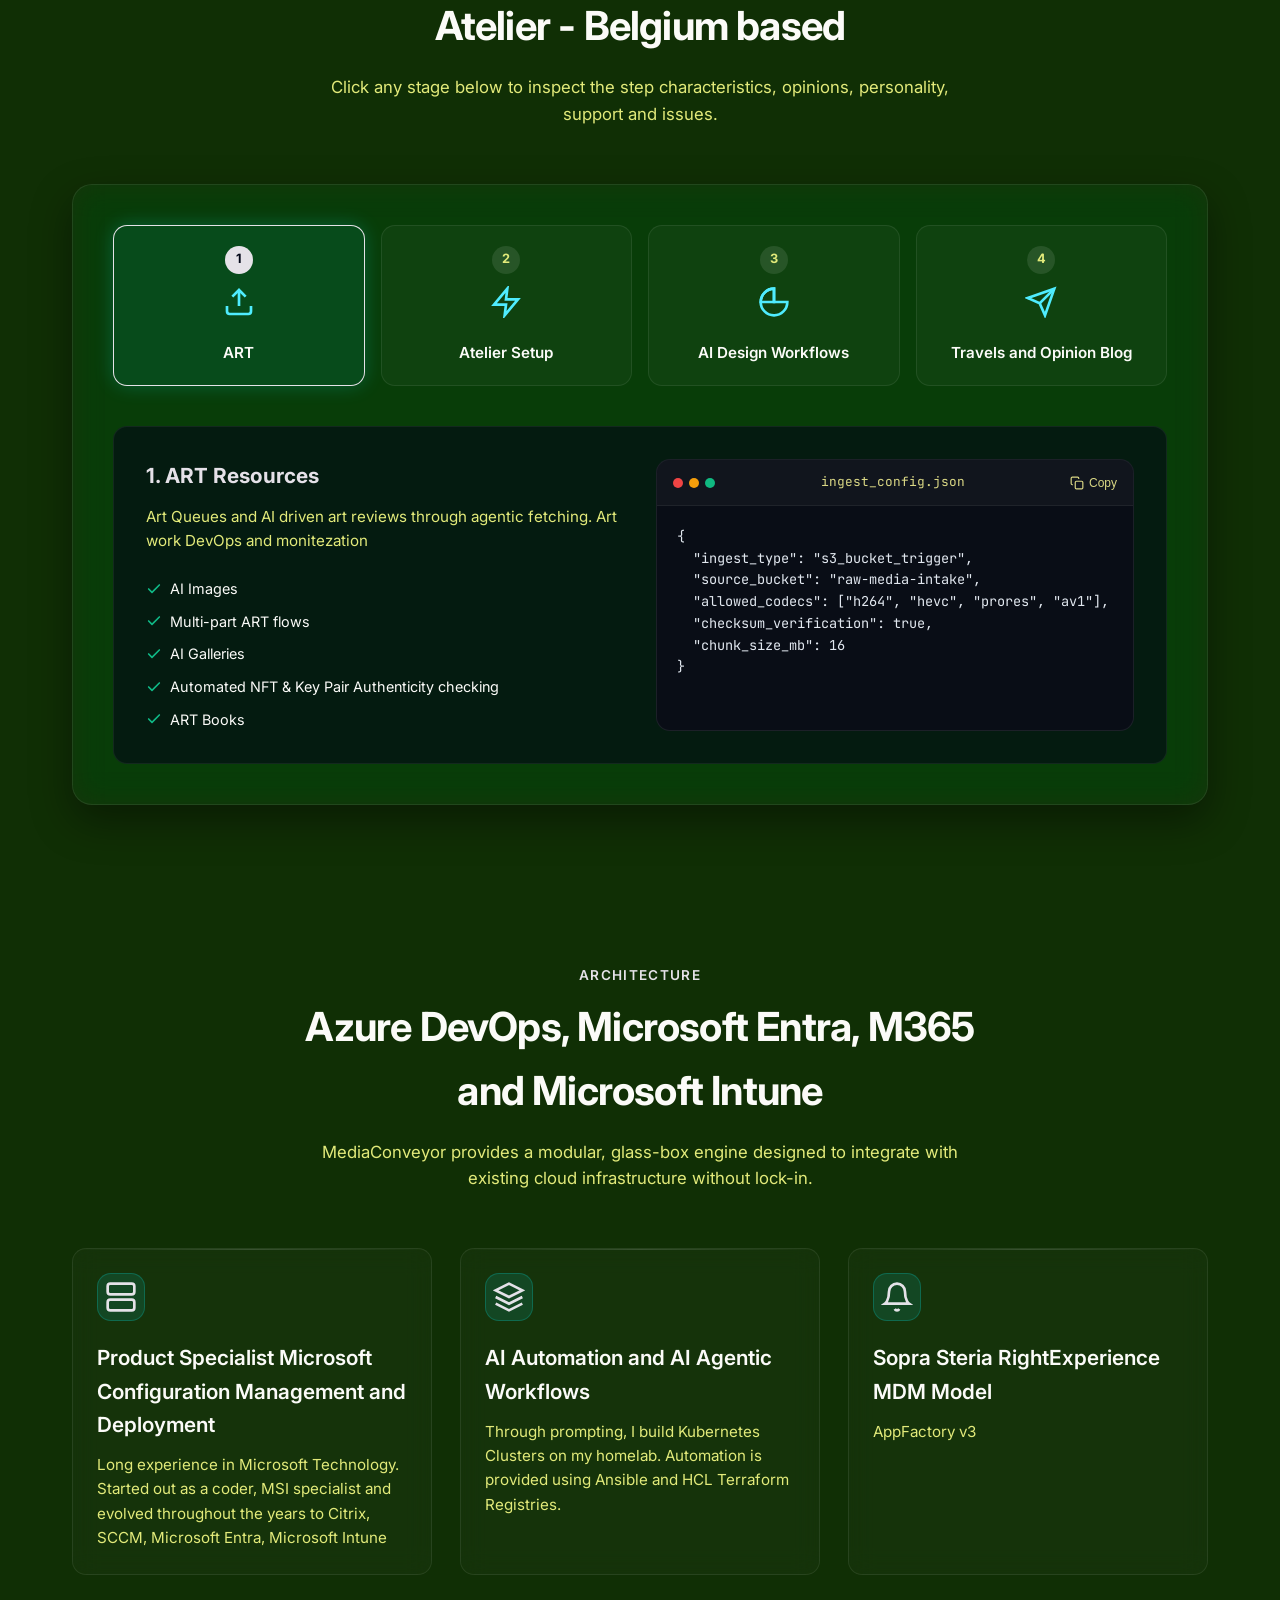
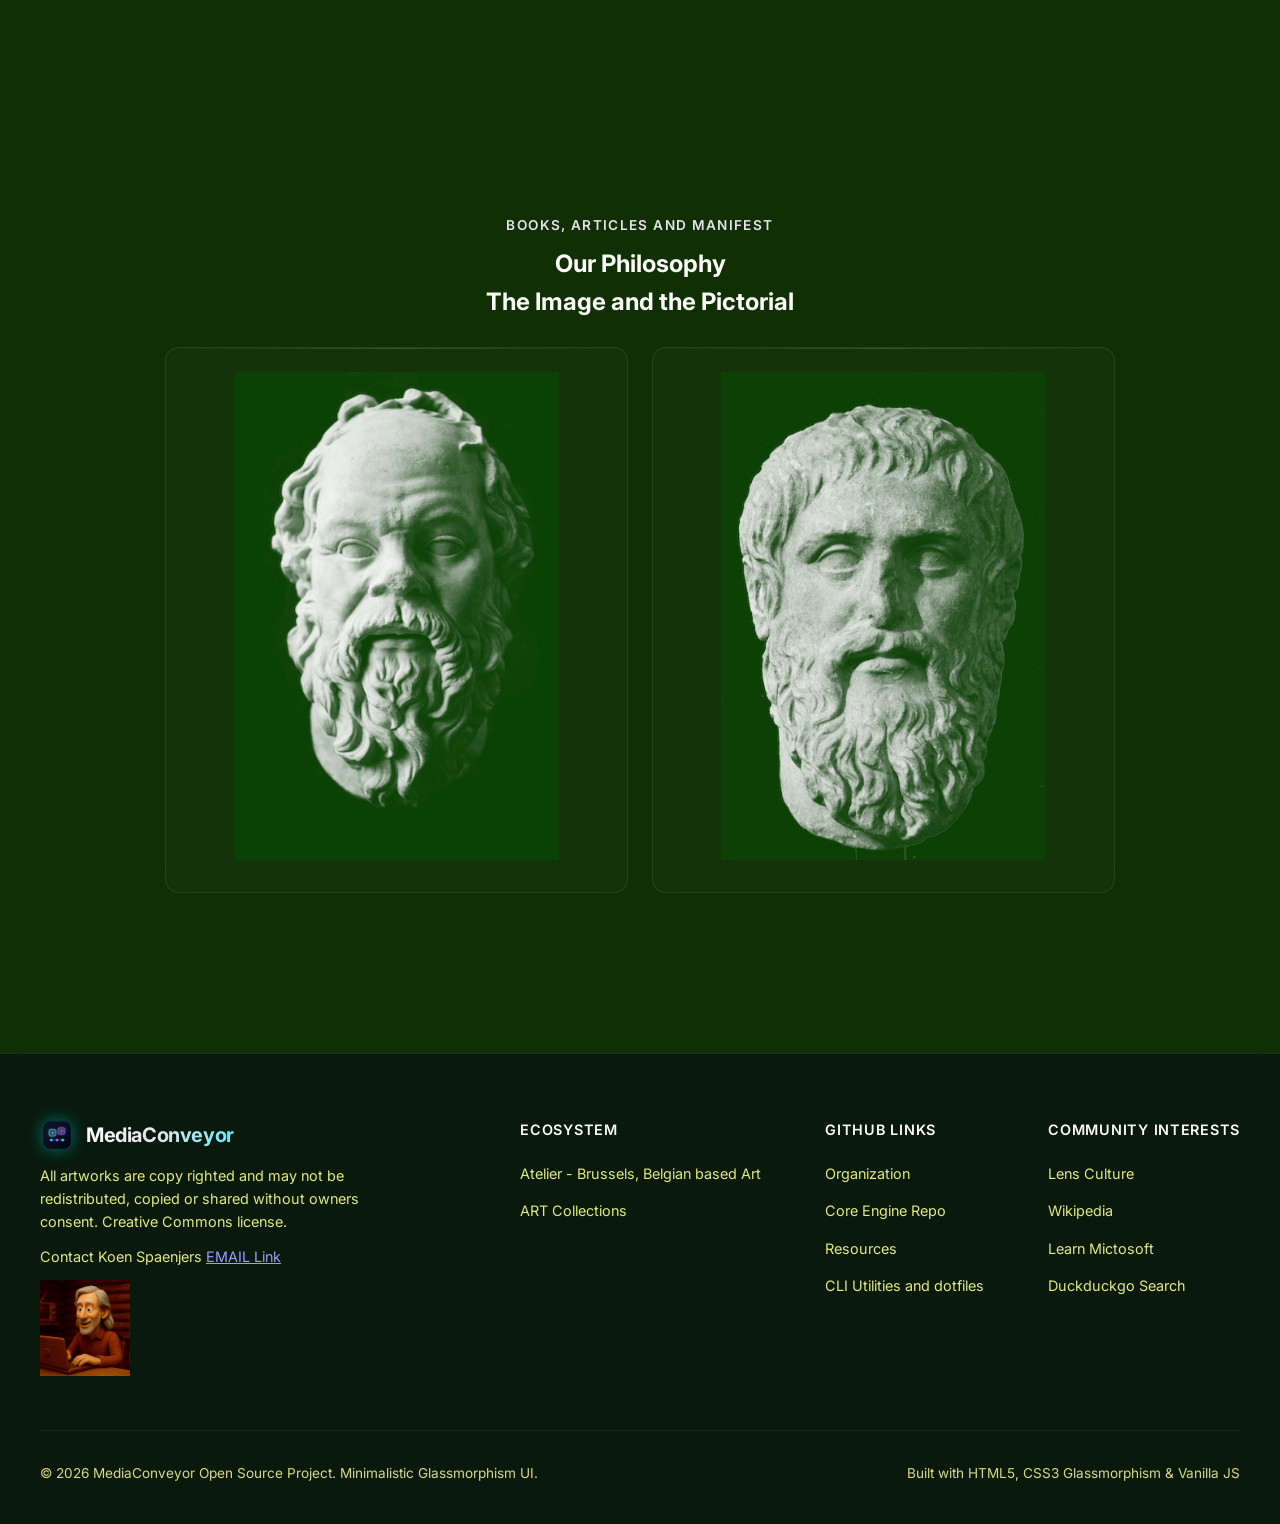
==== commit edef5584: "minoor change of text" ====
--- a/index.html
+++ b/index.html
@@ -29,7 +29,7 @@
       </a>
 
       <ul class="nav-links">
-        <li><a href="#pipeline" class="nav-link">The Studio</a></li>
+        <li><a href="#pipeline" class="nav-link">Atelier</a></li>
         <li><a href="#features" class="nav-link">Workplace Professional Engineering</a></li>
         <!-- <li><a href="#github-resources" class="nav-link">GitHub Repos</a></li>
         <li><a href="#docs" class="nav-link">Resources</a></li> -->
@@ -128,7 +128,7 @@
     <section id="pipeline" class="section">
       <div class="section-header">
         <span class="section-tag">Lifecycle</span>
-        <h2 class="section-title">The Studio - Belgium based</h2>
+        <h2 class="section-title">Atelier - Belgium based</h2>
         <p class="section-desc">Click any stage below to inspect the step characteristics, opinions, personality, support and issues.</p>
       </div>
 
@@ -299,7 +299,7 @@
           <div class="footer-col">
             <h5>Ecosystem</h5>
             <ul>
-              <li><a href="#pipeline">The Studio - Brussels, Belgian based Art</a></li>
+              <li><a href="#pipeline">Atelier - Brussels, Belgian based Art</a></li>
               <li><a href="#features">ART Collections</a></li>
               <!-- <li><a href="#github-resources">Rust Core</a></li>
               <li><a href="#github-resources">Go Workers</a></li> -->
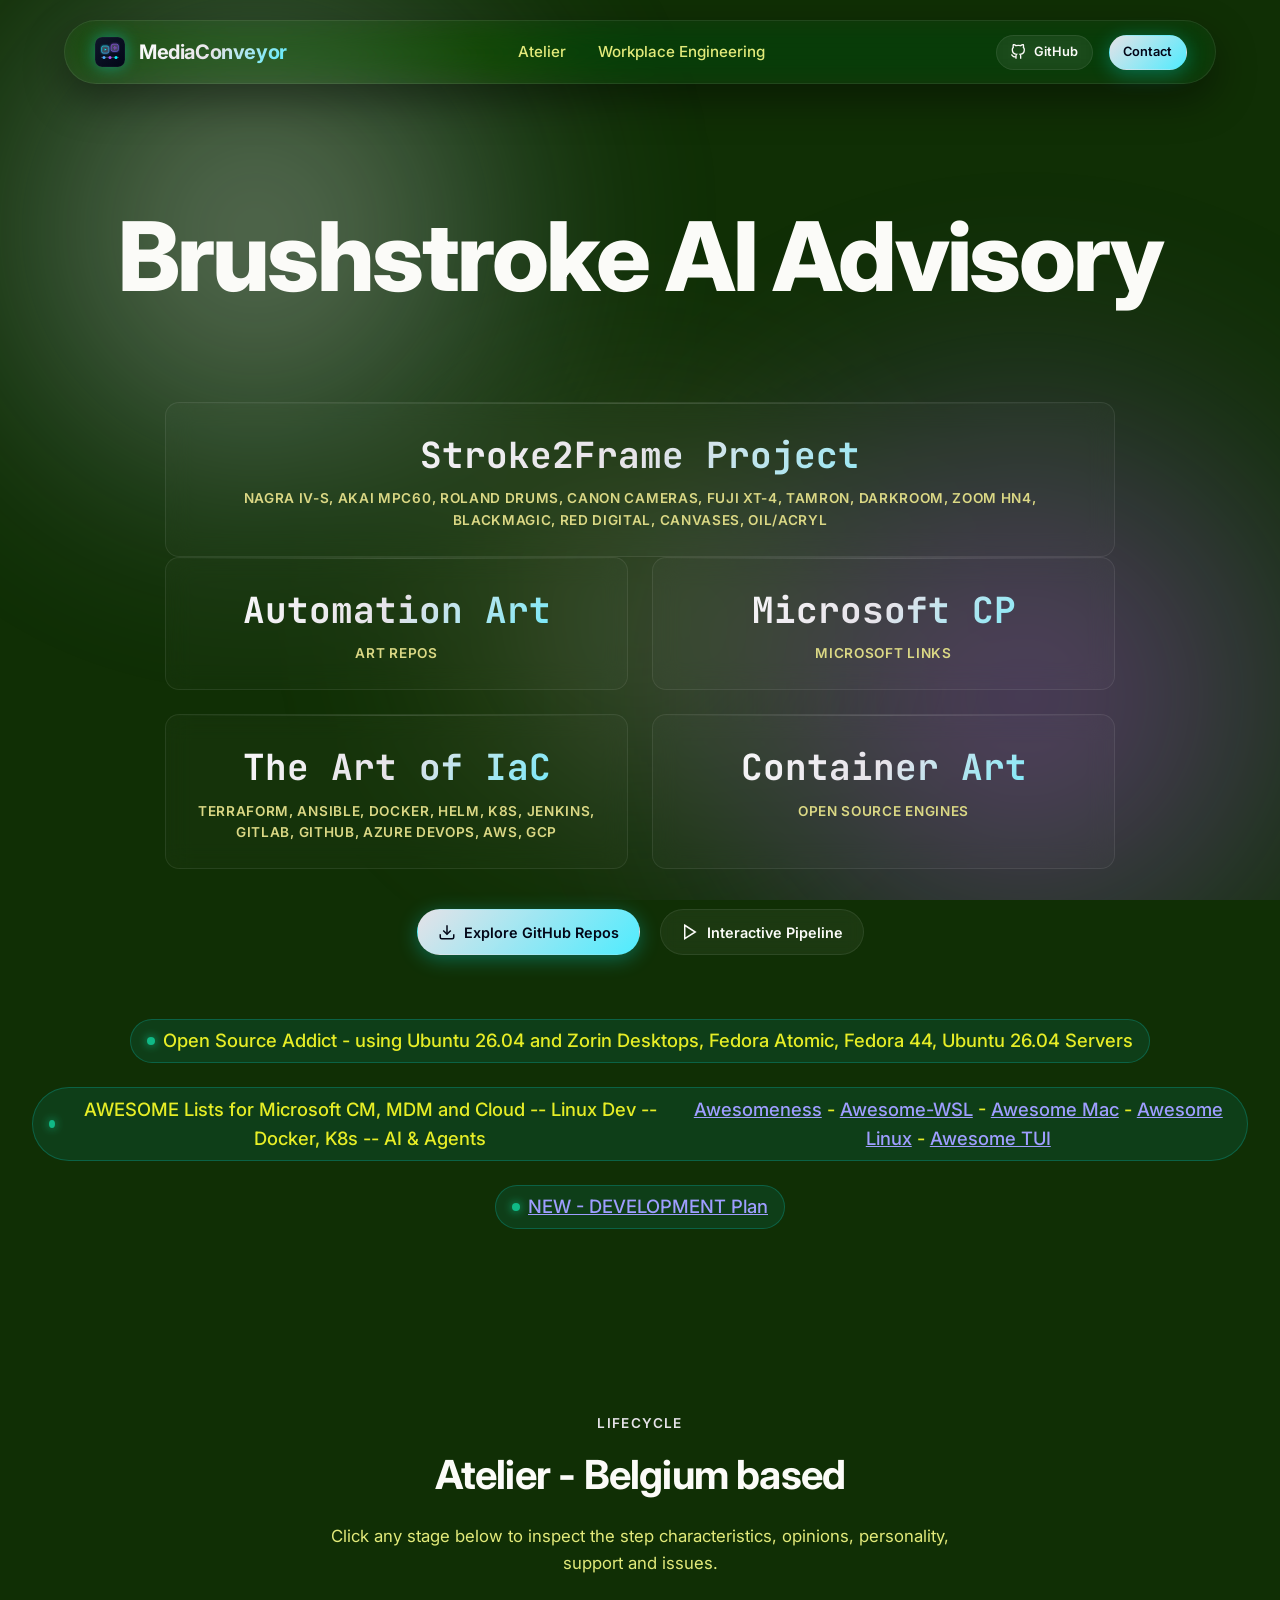
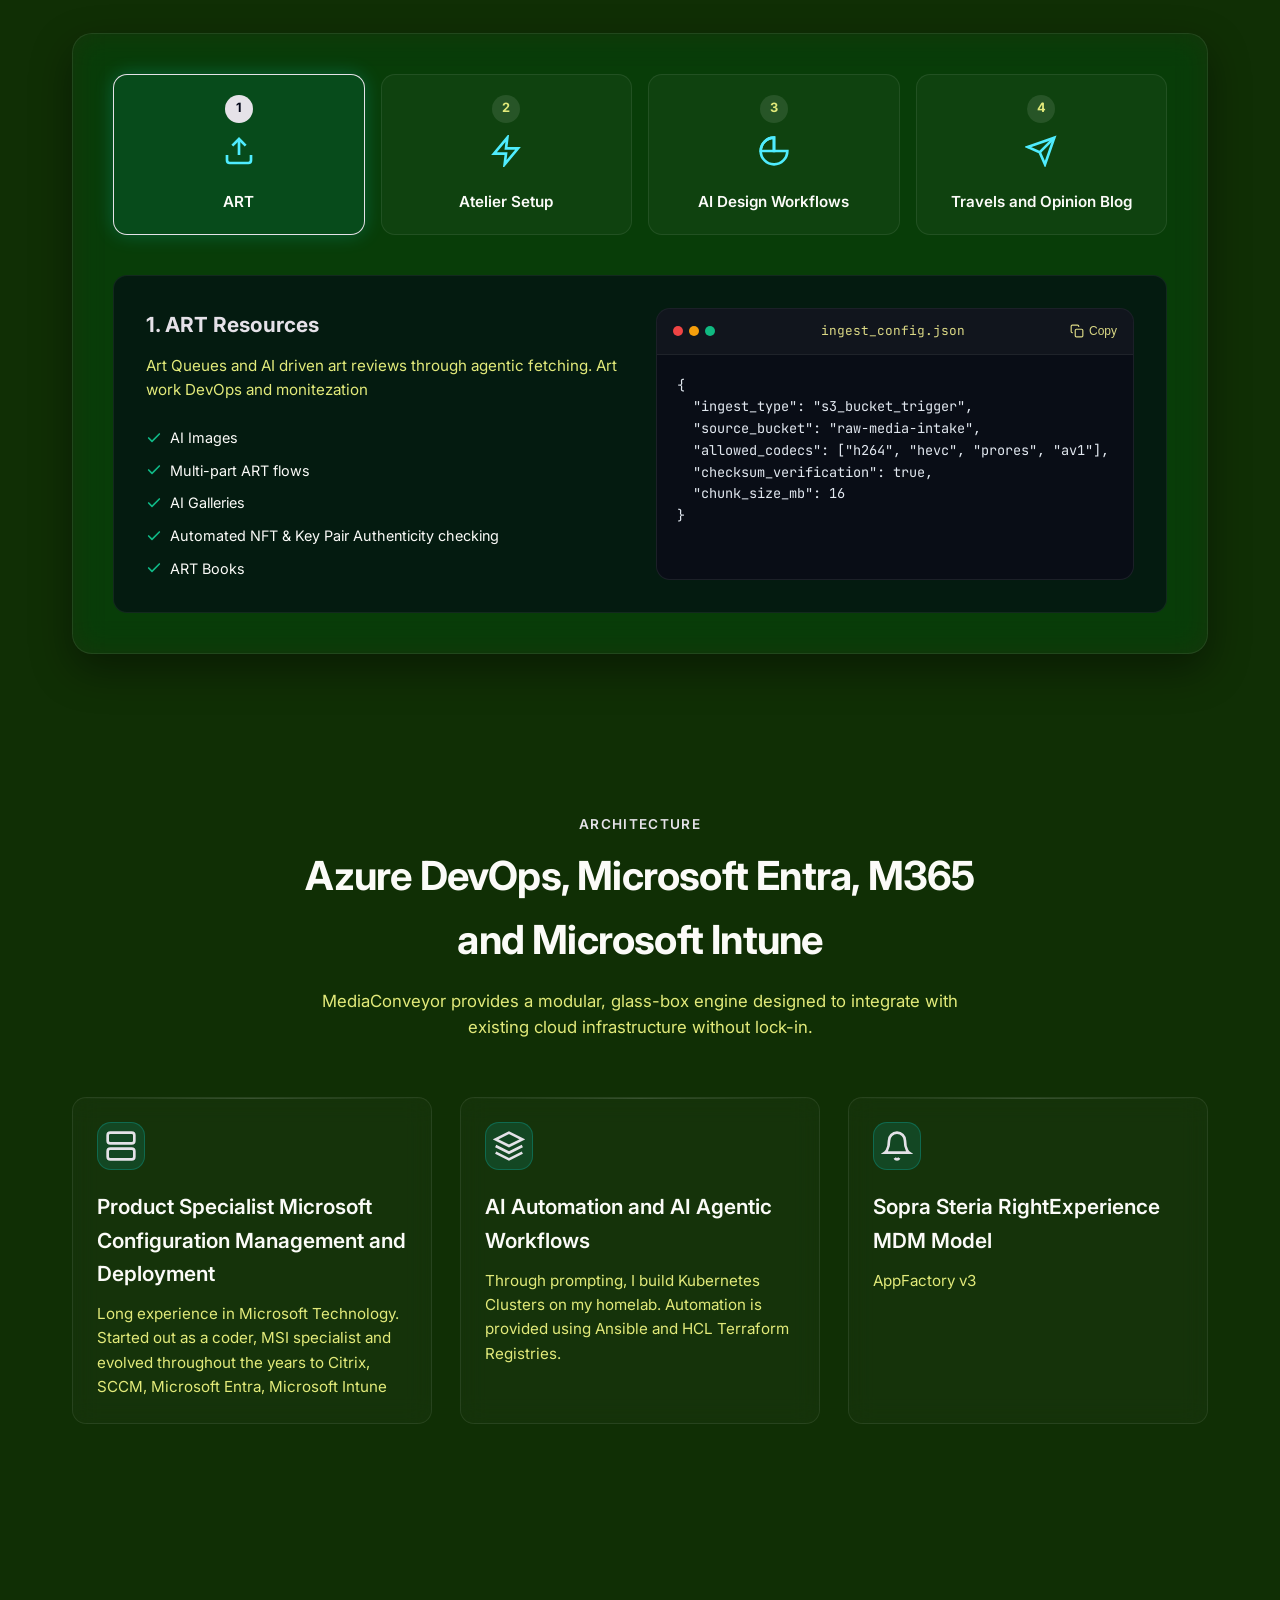
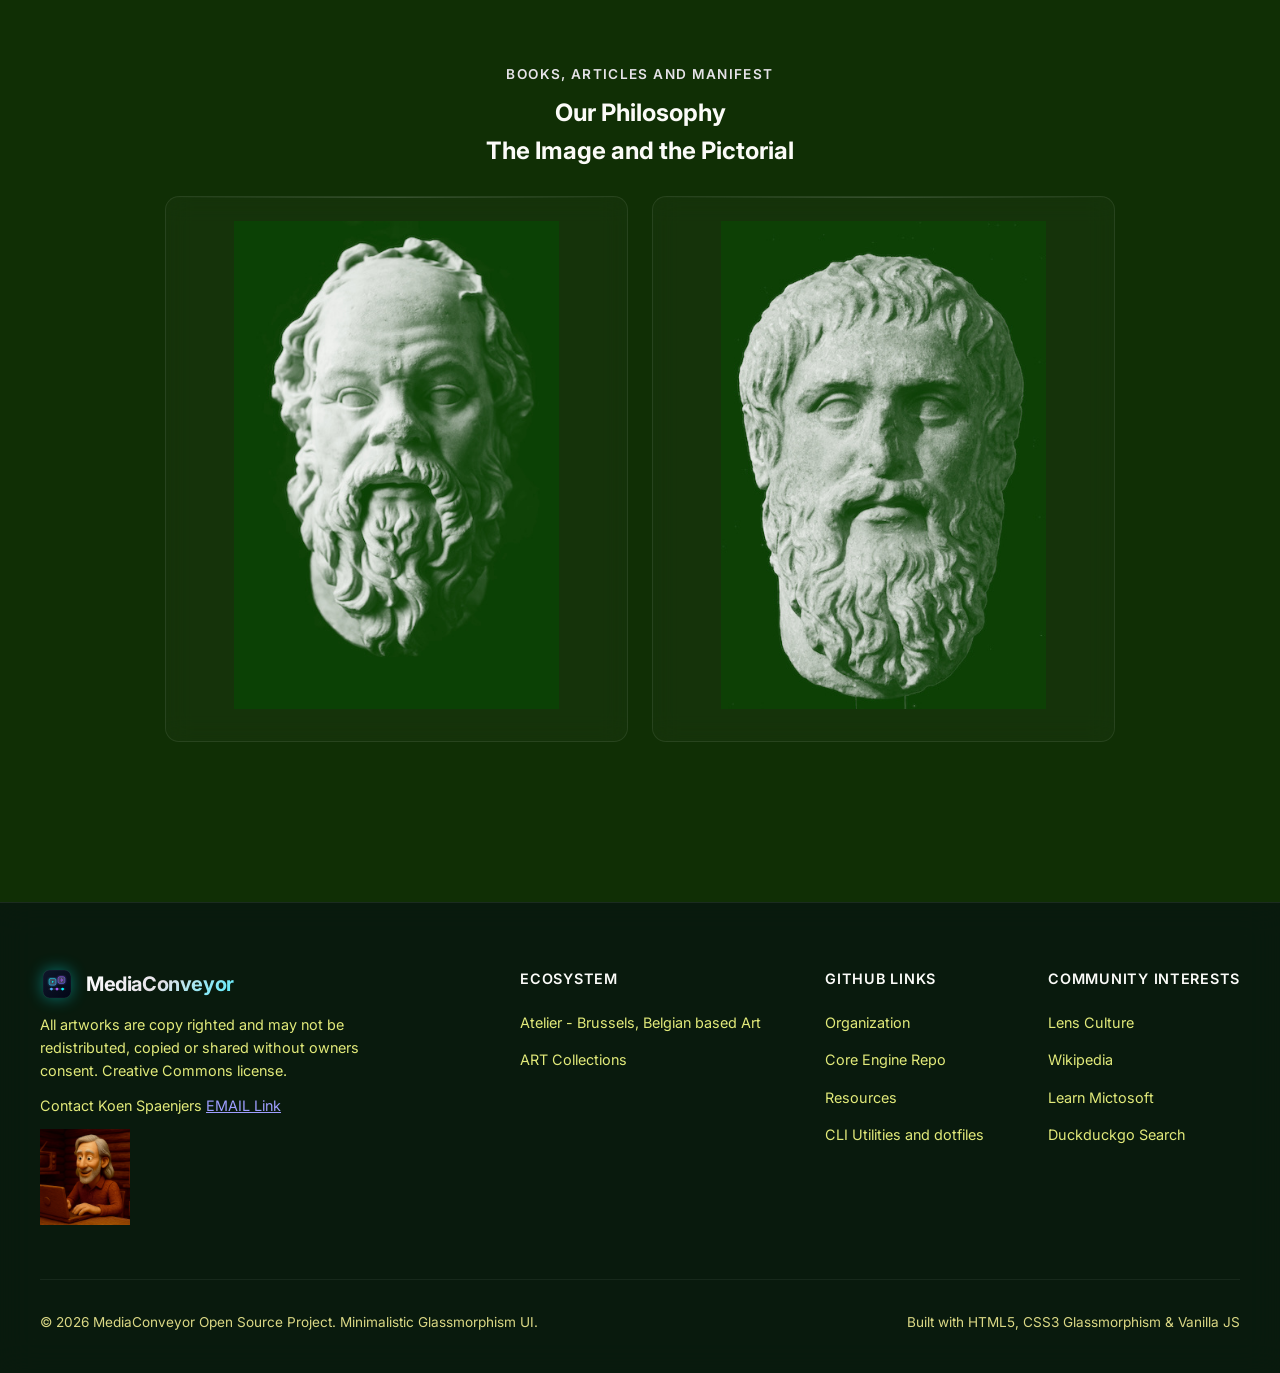
==== commit 248d4e3e: "subtitle adjustment" ====
--- a/index.html
+++ b/index.html
@@ -30,7 +30,7 @@
 
       <ul class="nav-links">
         <li><a href="#pipeline" class="nav-link">Atelier</a></li>
-        <li><a href="#features" class="nav-link">Workplace Professional Engineering</a></li>
+        <li><a href="#features" class="nav-link">Workplace Engineering</a></li>
         <!-- <li><a href="#github-resources" class="nav-link">GitHub Repos</a></li>
         <li><a href="#docs" class="nav-link">Resources</a></li> -->
       </ul>
@@ -58,7 +58,7 @@
       <p>
       <div class="hero-metrics">
         <div class="glass-card metric-card">
-          <div class="metric-value gradient-text"> Artisan1ac Project </div>
+          <div class="metric-value gradient-text">Stroke2Frame Project</div>
           <div class="metric-label">Nagra IV-S, Akai MPC60, Roland Drums, Canon Cameras, Fuji XT-4, Tamron, Darkroom, Zoom Hn4, BlackMagic, RED Digital, Canvases, Oil/Acryl</div>
         </div>
       </div>
@@ -67,19 +67,19 @@
          <!-- Hero Key Metrics -->
       <div class="hero-metrics">
         <div class="glass-card metric-card">
-          <div class="metric-value gradient-text"> Art Repositories </div>
+          <div class="metric-value gradient-text">Automation Art</div>
           <div class="metric-label">Art Repos</div>
         </div>
         <div class="glass-card metric-card">
-          <div class="metric-value gradient-text"> Microsoft Resources </div>
+          <div class="metric-value gradient-text">Microsoft CP</div>
           <div class="metric-label">Microsoft Links</div>
         </div>
         <div class="glass-card metric-card">
-          <div class="metric-value gradient-text">IaC Dev </div>
+          <div class="metric-value gradient-text">The Art of IaC</div>
           <div class="metric-label">Terraform, Ansible, Docker, Helm, K8s, Jenkins, Gitlab, GitHub, Azure DevOps, AWS, GCP</div>
         </div>
         <div class="glass-card metric-card">
-          <div class="metric-value gradient-text"> Kubernetes, Containers and more ... </div>
+          <div class="metric-value gradient-text">Container Art</div>
           <div class="metric-label">Open Source Engines</div>
         </div>
       </div>
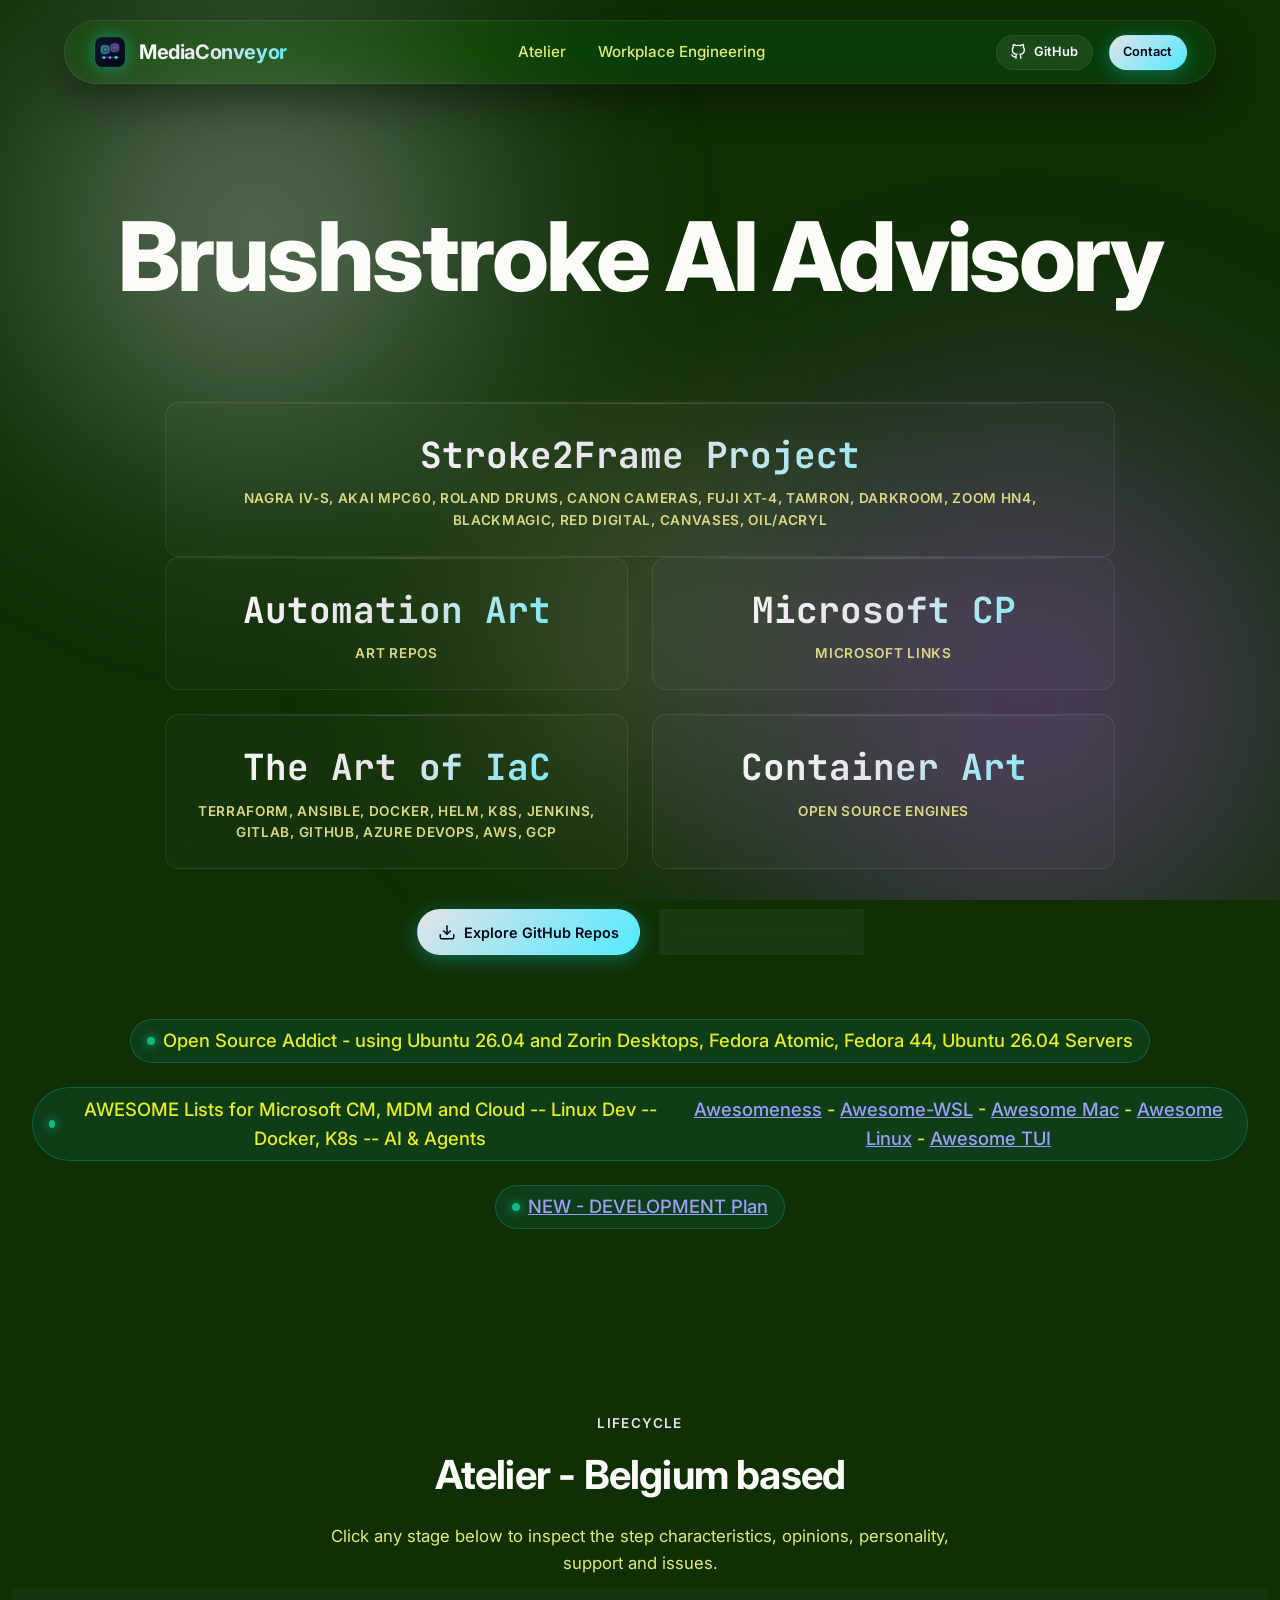
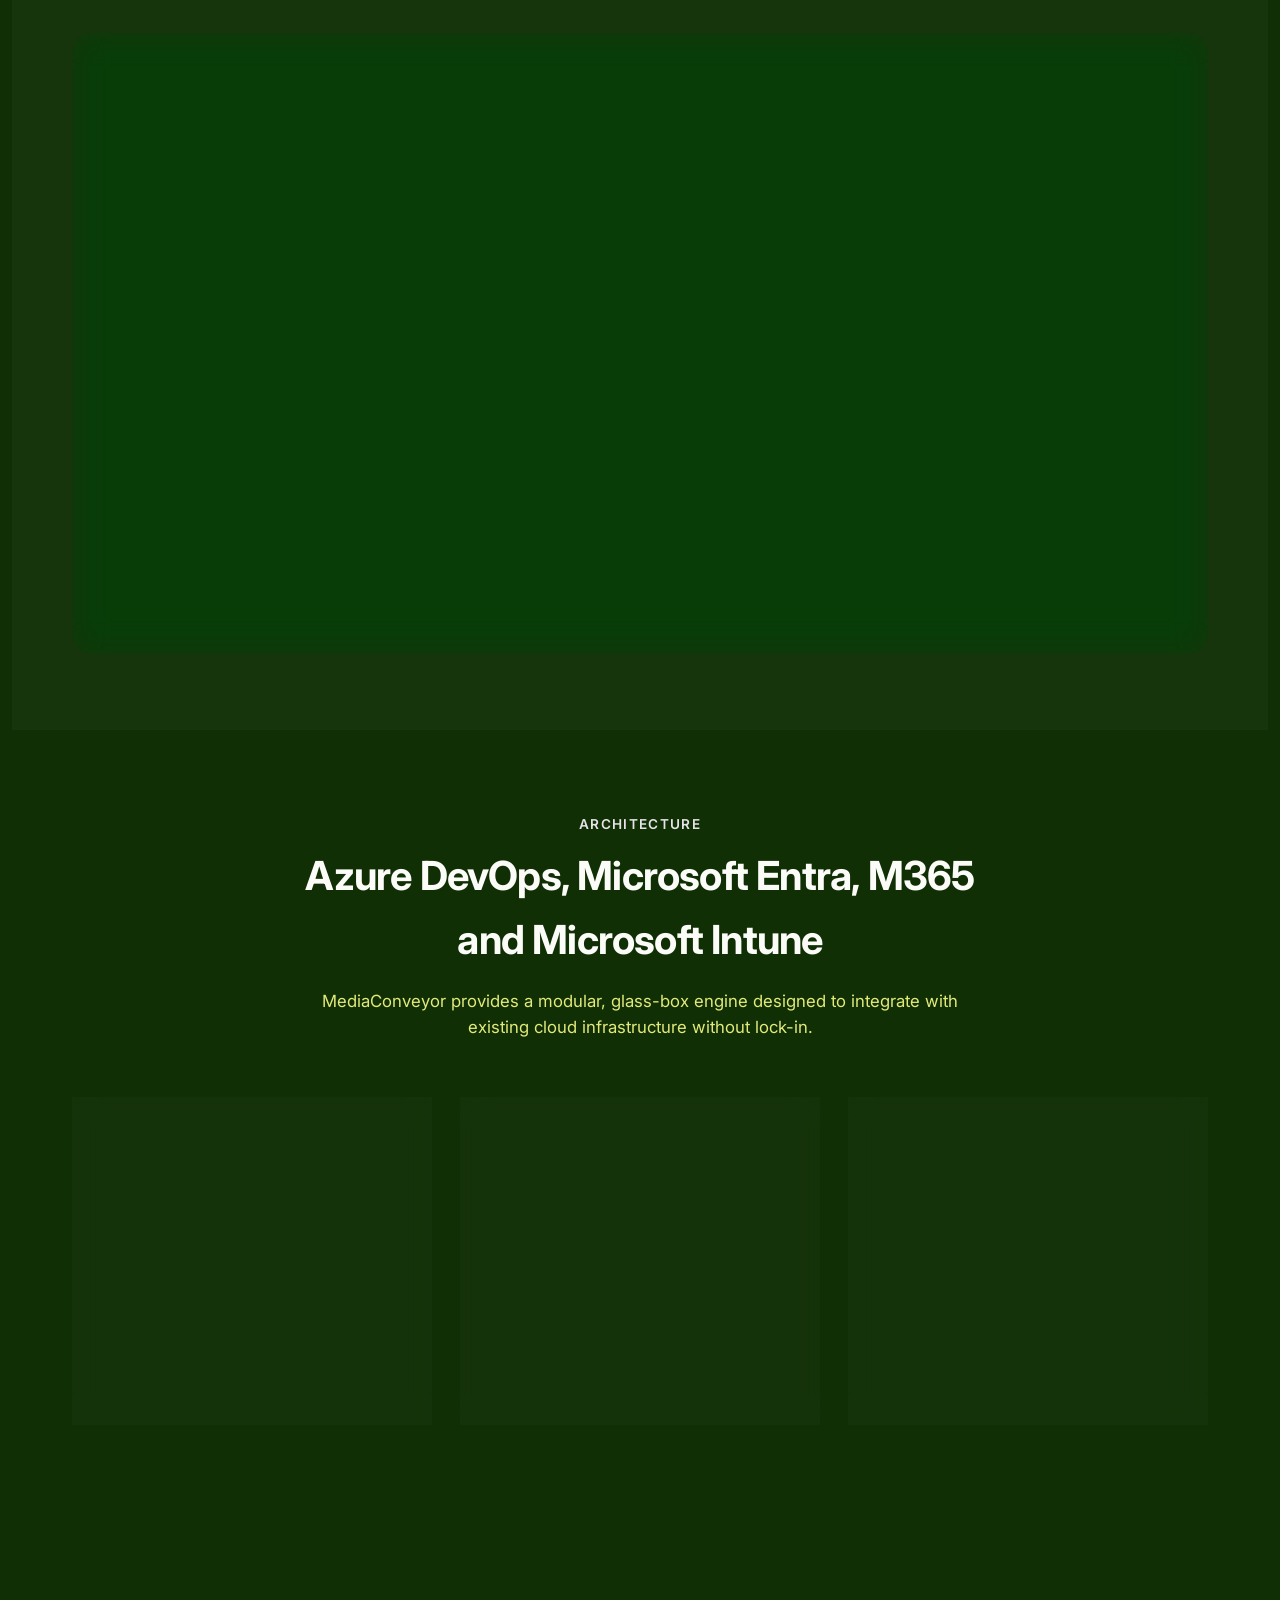
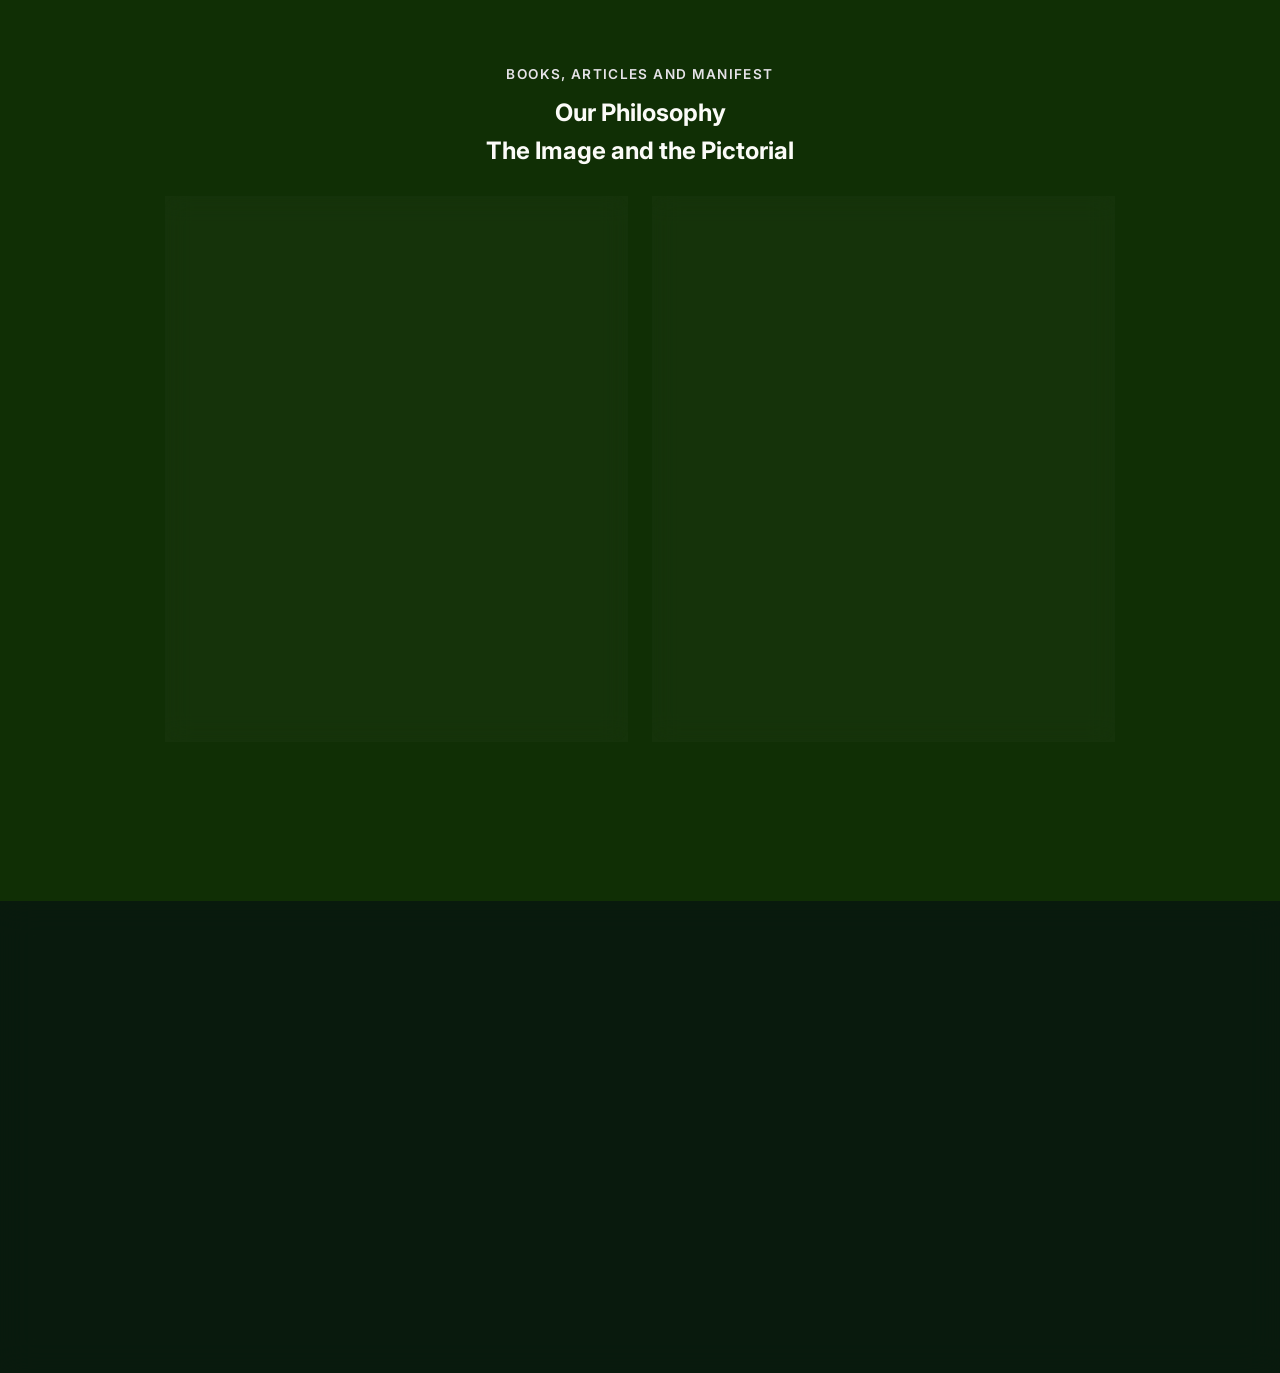
==== commit d0024057: "Update link to development plan in index.html" ====
--- a/index.html
+++ b/index.html
@@ -115,7 +115,7 @@
       <p>
         <div class="badge">
           <span class="badge-dot"></span>
-          <span><a href="assets/Wittgenstein_Development_Plan_2026-2028.md">NEW - DEVELOPMENT Plan</a></span>
+          <span><a href="assets/developmentplan.html">NEW - DEVELOPMENT Plan</a></span>
         </div>
       </p>
     <!--   <br/>
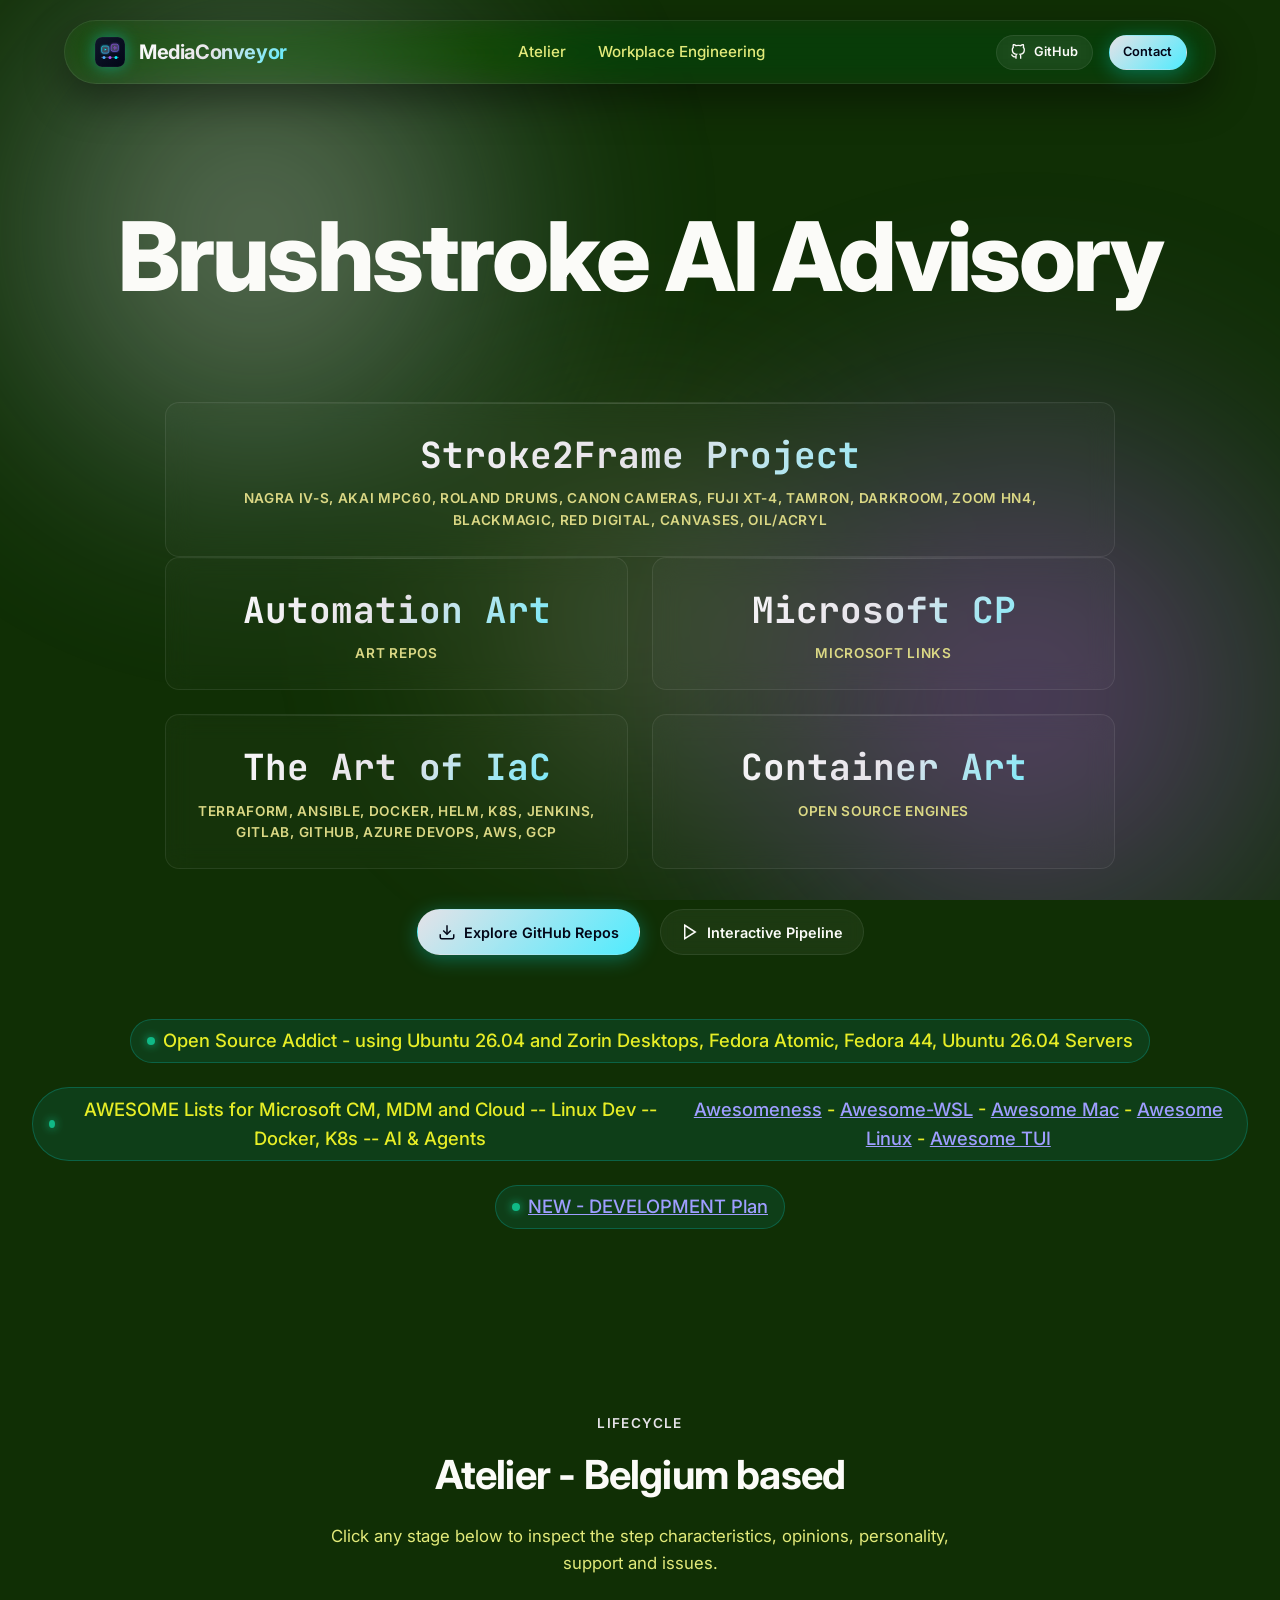
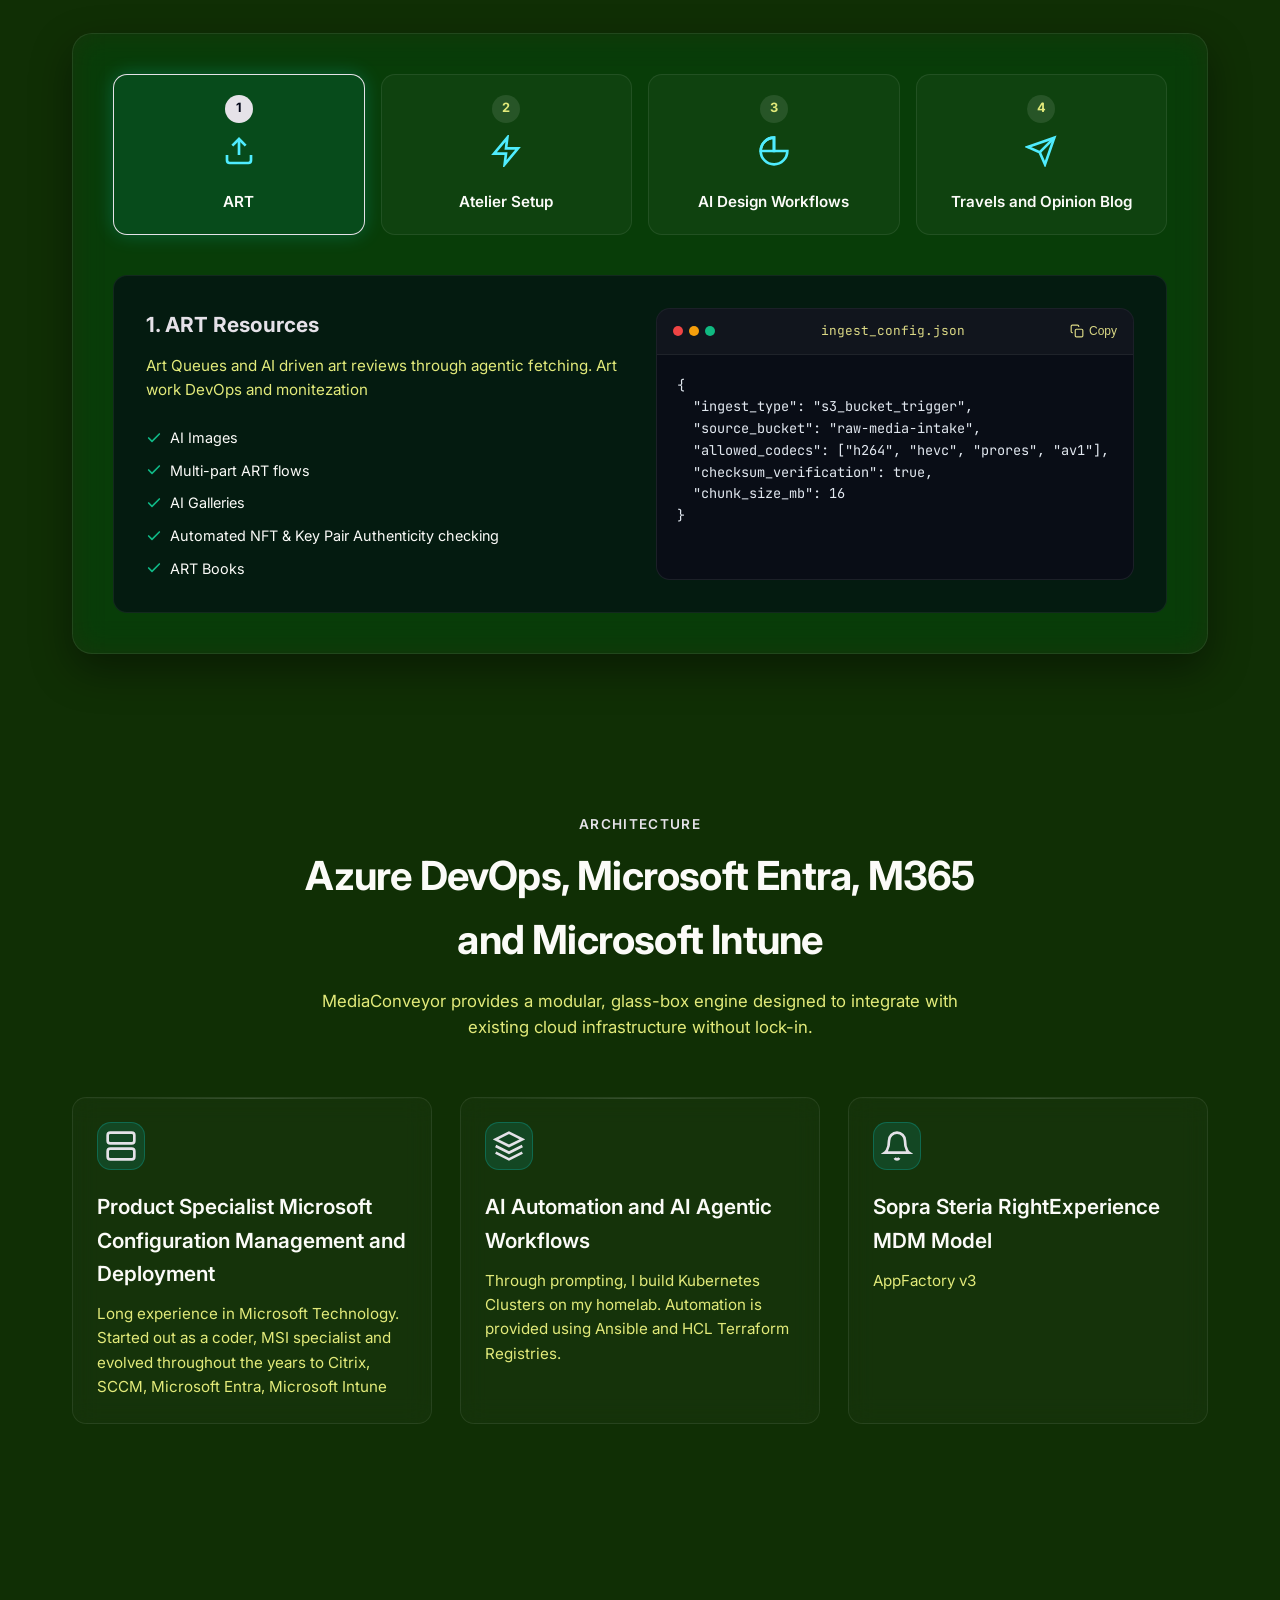
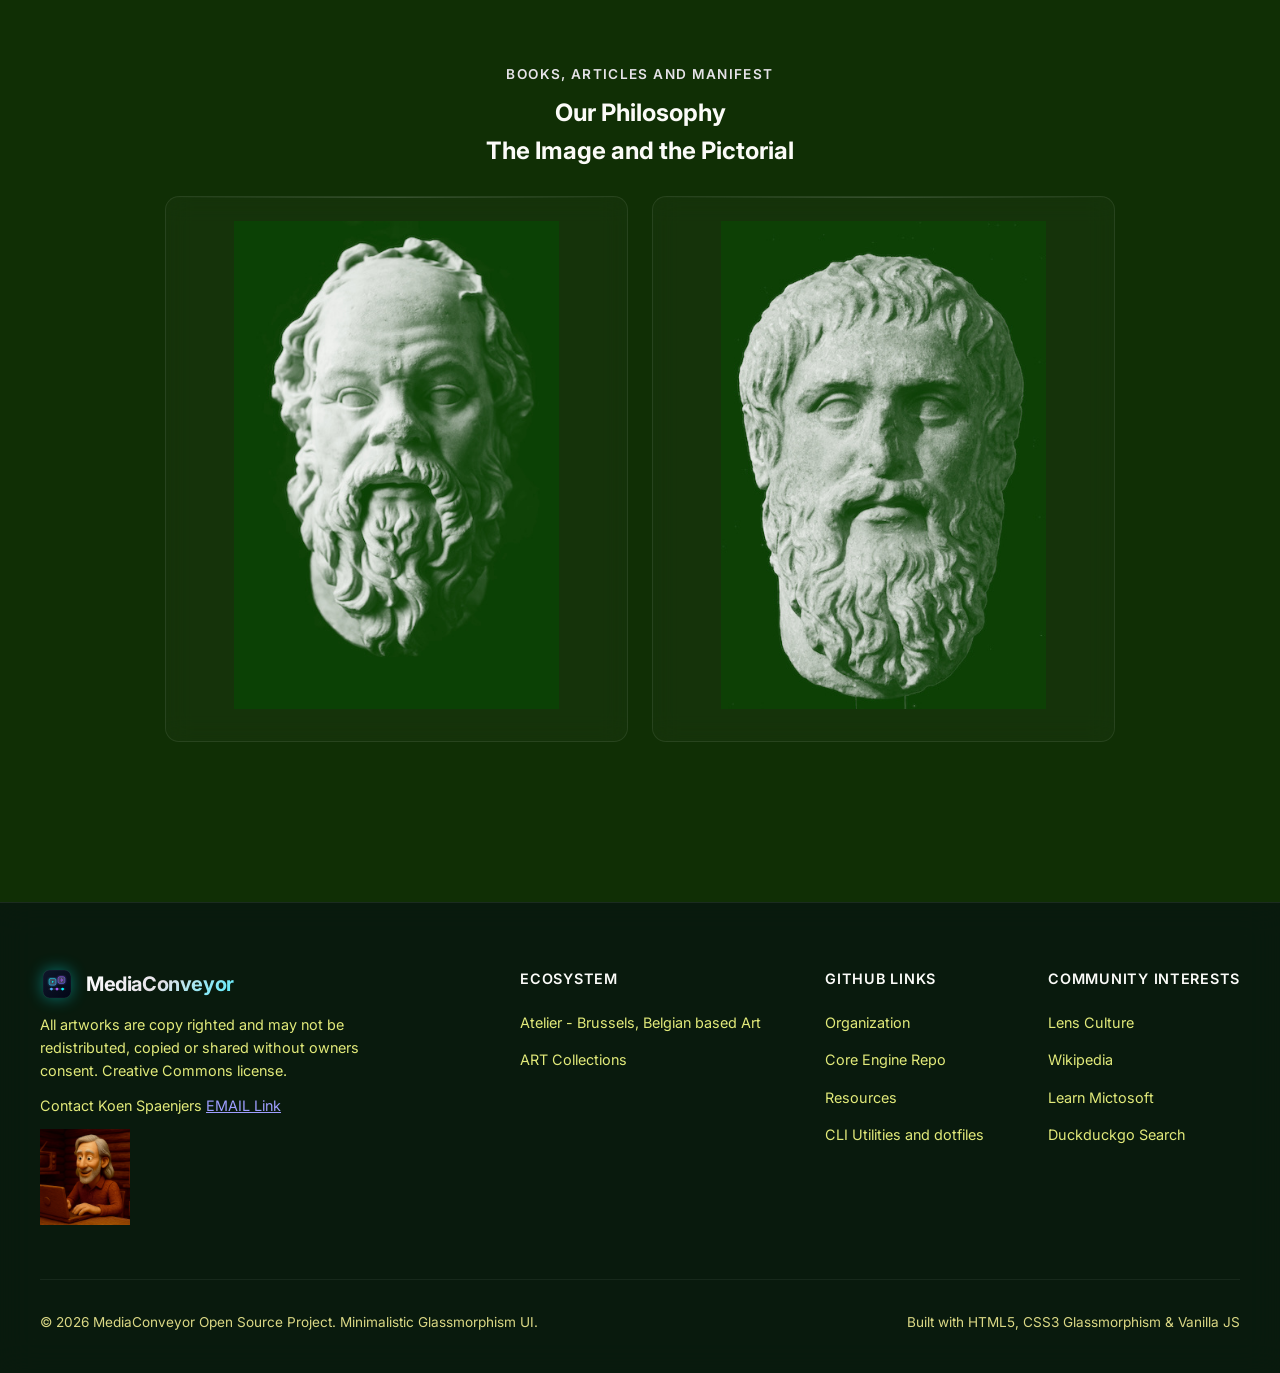
==== commit 0da005f6: "Fix link to development plan in index.html" ====
--- a/index.html
+++ b/index.html
@@ -115,7 +115,7 @@
       <p>
         <div class="badge">
           <span class="badge-dot"></span>
-          <span><a href="assets/developmentplan.html">NEW - DEVELOPMENT Plan</a></span>
+          <span><a href="developmentplan.html">NEW - DEVELOPMENT Plan</a></span>
         </div>
       </p>
     <!--   <br/>
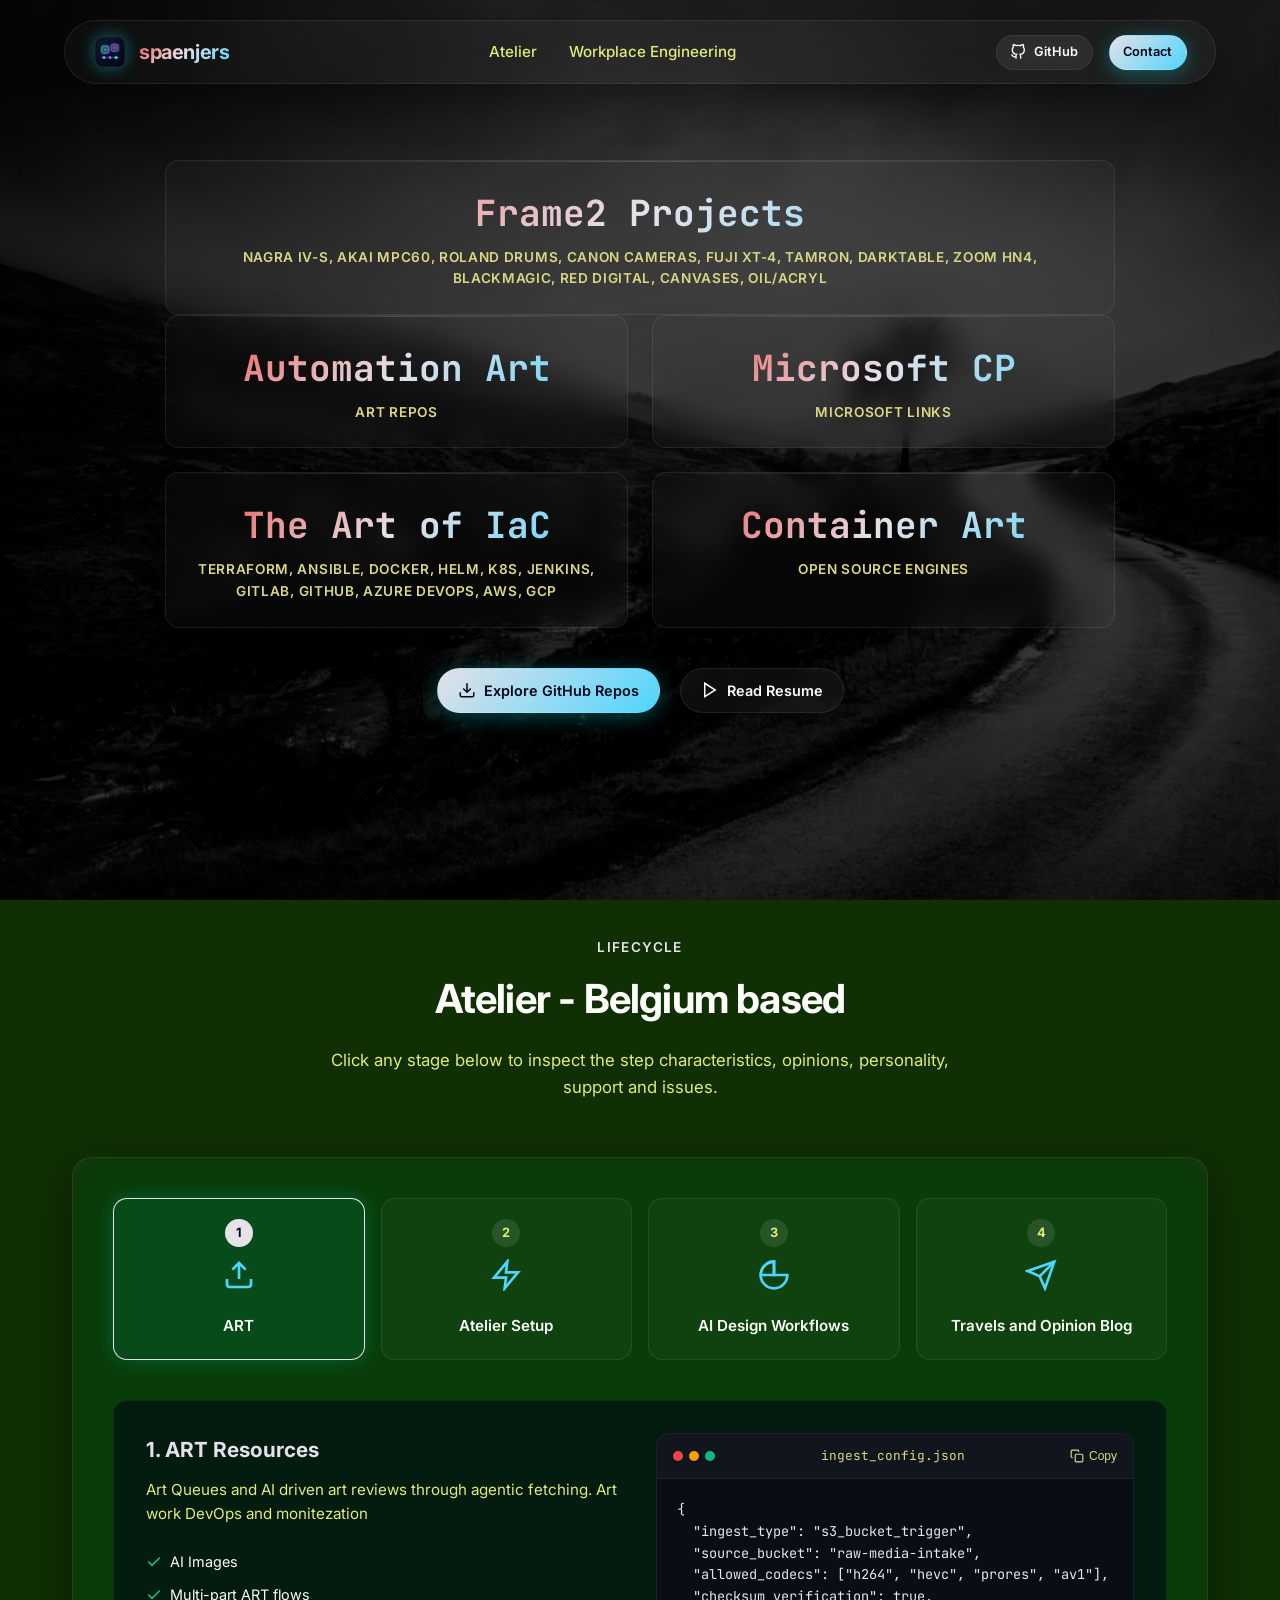
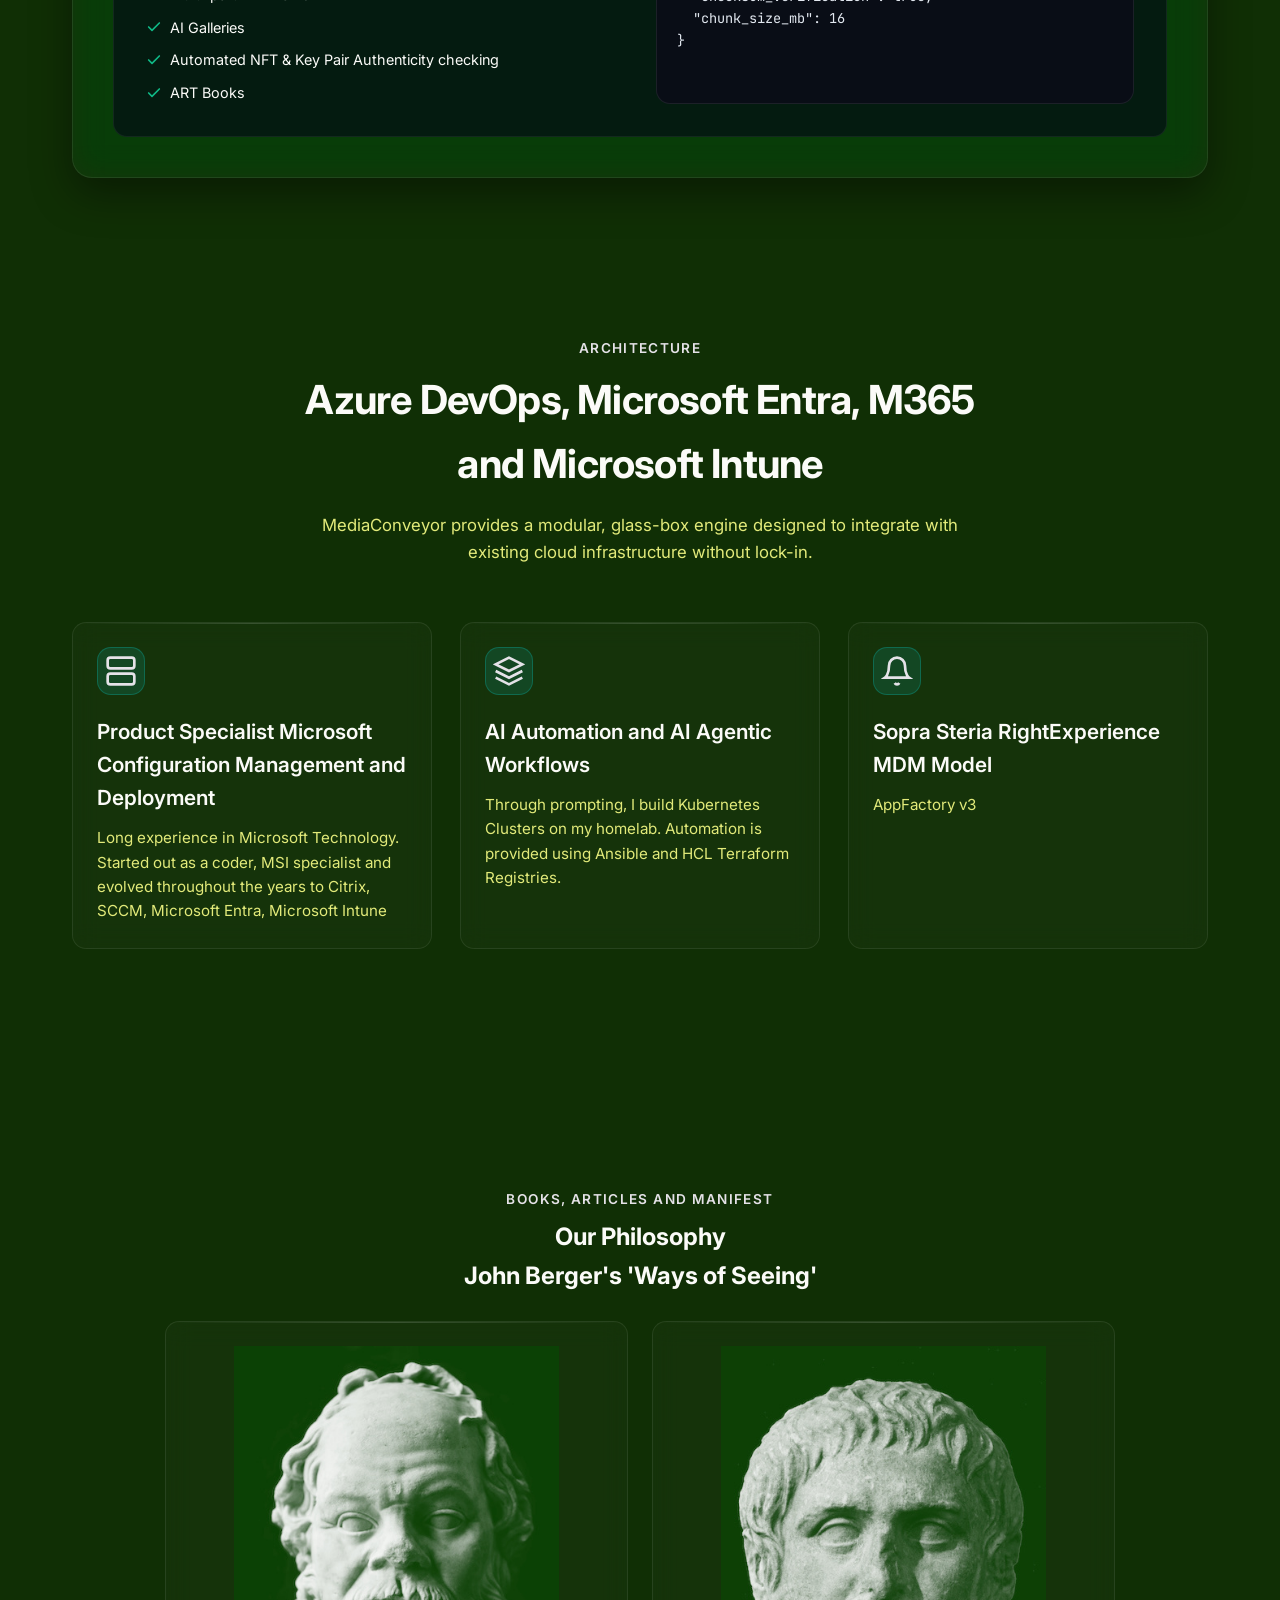
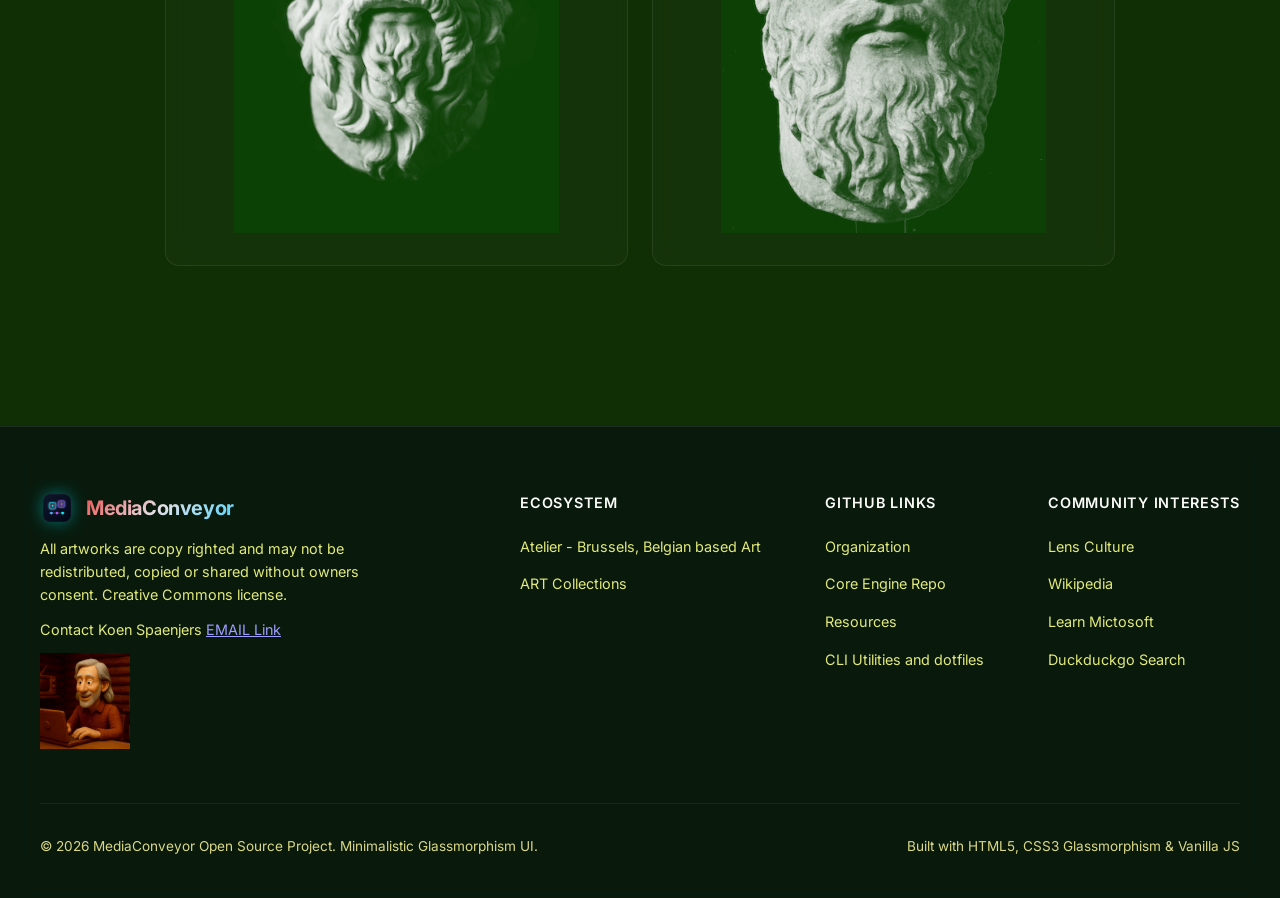
==== commit 50b18b9a: "Major Release - toggle importance high" ====
--- a/index.html
+++ b/index.html
@@ -13,9 +13,9 @@
 
   <!-- Ambient Glowing Background Orbs -->
   <div class="ambient-bg" aria-hidden="true">
-    <div class="orb orb-1"></div>
+    <!-- <div class="orb orb-1"></div>
     <div class="orb orb-2"></div>
-    <div class="orb orb-3"></div>
+    <div class="orb orb-3"></div> -->
   </div>
 
   <!-- Header Navigation -->
@@ -25,7 +25,7 @@
         <div class="brand-icon">
           <img src="assets/favicon.svg" alt="MediaConveyor Logo" width="30" height="30">
         </div>
-        <span class="gradient-text">MediaConveyor</span>
+        <span class="gradient-text">spaenjers</span>
       </a>
 
       <ul class="nav-links">
@@ -50,16 +50,16 @@
     
     <!-- Hero Section -->
     <section class="hero">
-      <h1 class="hero-title">
-        <span>Brushstroke AI Advisory</span>
+      <!-- <h1 class="hero-title">
+        <span>There's no radio here, but head over to <a href="https://somafm">Somafm</a></span>
       </h1>  
-      <br/>
+      <br/> -->
       
       <p>
       <div class="hero-metrics">
         <div class="glass-card metric-card">
-          <div class="metric-value gradient-text">Stroke2Frame Project</div>
-          <div class="metric-label">Nagra IV-S, Akai MPC60, Roland Drums, Canon Cameras, Fuji XT-4, Tamron, Darkroom, Zoom Hn4, BlackMagic, RED Digital, Canvases, Oil/Acryl</div>
+          <div class="metric-value gradient-text">Frame2 Projects</div>
+          <div class="metric-label">Nagra IV-S, Akai MPC60, Roland Drums, Canon Cameras, Fuji XT-4, Tamron, darktable, Zoom Hn4, BlackMagic, RED Digital, Canvases, Oil/Acryl</div>
         </div>
       </div>
       </p>
@@ -93,13 +93,13 @@
           <svg xmlns="http://www.w3.org/2000/svg" width="18" height="18" viewBox="0 0 24 24" fill="none" stroke="currentColor" stroke-width="2"><path d="M21 15v4a2 2 0 0 1-2 2H5a2 2 0 0 1-2-2v-4"></path><polyline points="7 10 12 15 17 10"></polyline><line x1="12" y1="15" x2="12" y2="3"></line></svg>
           Explore GitHub Repos
         </a>
-        <a href="#pipeline" class="btn btn-glass">
+        <a href="resume.html" class="btn btn-glass">
           <svg xmlns="http://www.w3.org/2000/svg" width="18" height="18" viewBox="0 0 24 24" fill="none" stroke="currentColor" stroke-width="2"><polygon points="5 3 19 12 5 21 5 3"></polygon></svg>
-          Interactive Pipeline
+          Read Resume
         </a>
       </div>
       </p> 
-      <p>
+      <!-- <p>
         <div class="badge">
         <span class="badge-dot"></span>
         <span>Open Source Addict - using Ubuntu 26.04 and Zorin Desktops, Fedora Atomic, Fedora 44, Ubuntu 26.04 Servers</span>
@@ -117,7 +117,7 @@
           <span class="badge-dot"></span>
           <span><a href="developmentplan.html">NEW - DEVELOPMENT Plan</a></span>
         </div>
-      </p>
+      </p> -->
     <!--   <br/>
       <h1 class="hero-small-title">
         <span class="gradient-accent">Empirical - esthetic - ethereal - 3D - out-and-about - a bit goofy</span>
@@ -233,7 +233,7 @@
         <span class="section-tag">Books, Articles and Manifest</span>
         <p>
             <div class=""><h1>Our Philosophy</h1></div>
-            <div class=""><h2>The Image and the Pictorial</h2></div>
+            <div class=""><h2>John Berger's 'Ways of Seeing'</h2></div>
         </p>
         <br/>
         <!-- Hero Key Images -->
--- a/css/styles.css
+++ b/css/styles.css
@@ -13,7 +13,7 @@
   
   --primary-cyan: #ece8eff7;
   --primary-yellow: #edf427f7;
-  --primary-blue: #4fecfe;
+  --primary-blue: #4fd5fe;
   --accent-purple: #be55f7;
   --accent-indigo: #e7cac1;
   --accent-emerald: #10b986;
@@ -69,6 +69,10 @@
   z-index: -1;
   pointer-events: none;
   overflow: hidden;
+  background-image: url("../assets/bg2.jpg");
+  background-size: cover; 
+  background-repeat: no-repeat;
+  background-attachment: fixed;
 }
 
 .orb {
@@ -159,7 +163,7 @@
 
 /* Typography Utilities */
 .gradient-text {
-  background: linear-gradient(135deg, #ffffff 0%, var(--primary-cyan) 50%, var(--primary-blue) 100%);
+  background: linear-gradient(135deg, #ee4e4e 0%, var(--primary-cyan) 50%, var(--primary-blue) 100%);
   -webkit-background-clip: text;
   -webkit-text-fill-color: transparent;
 }
@@ -337,9 +341,9 @@
 }
 
 .hero-title {
-  font-size: 6.0rem;
-  font-weight: 800;
-  line-height: 2.0;
+  font-size: 4.0rem;
+  font-weight: 400;
+  line-height: 1.5;
   letter-spacing: -0.03em;
   margin-bottom: 1.5rem;
 }
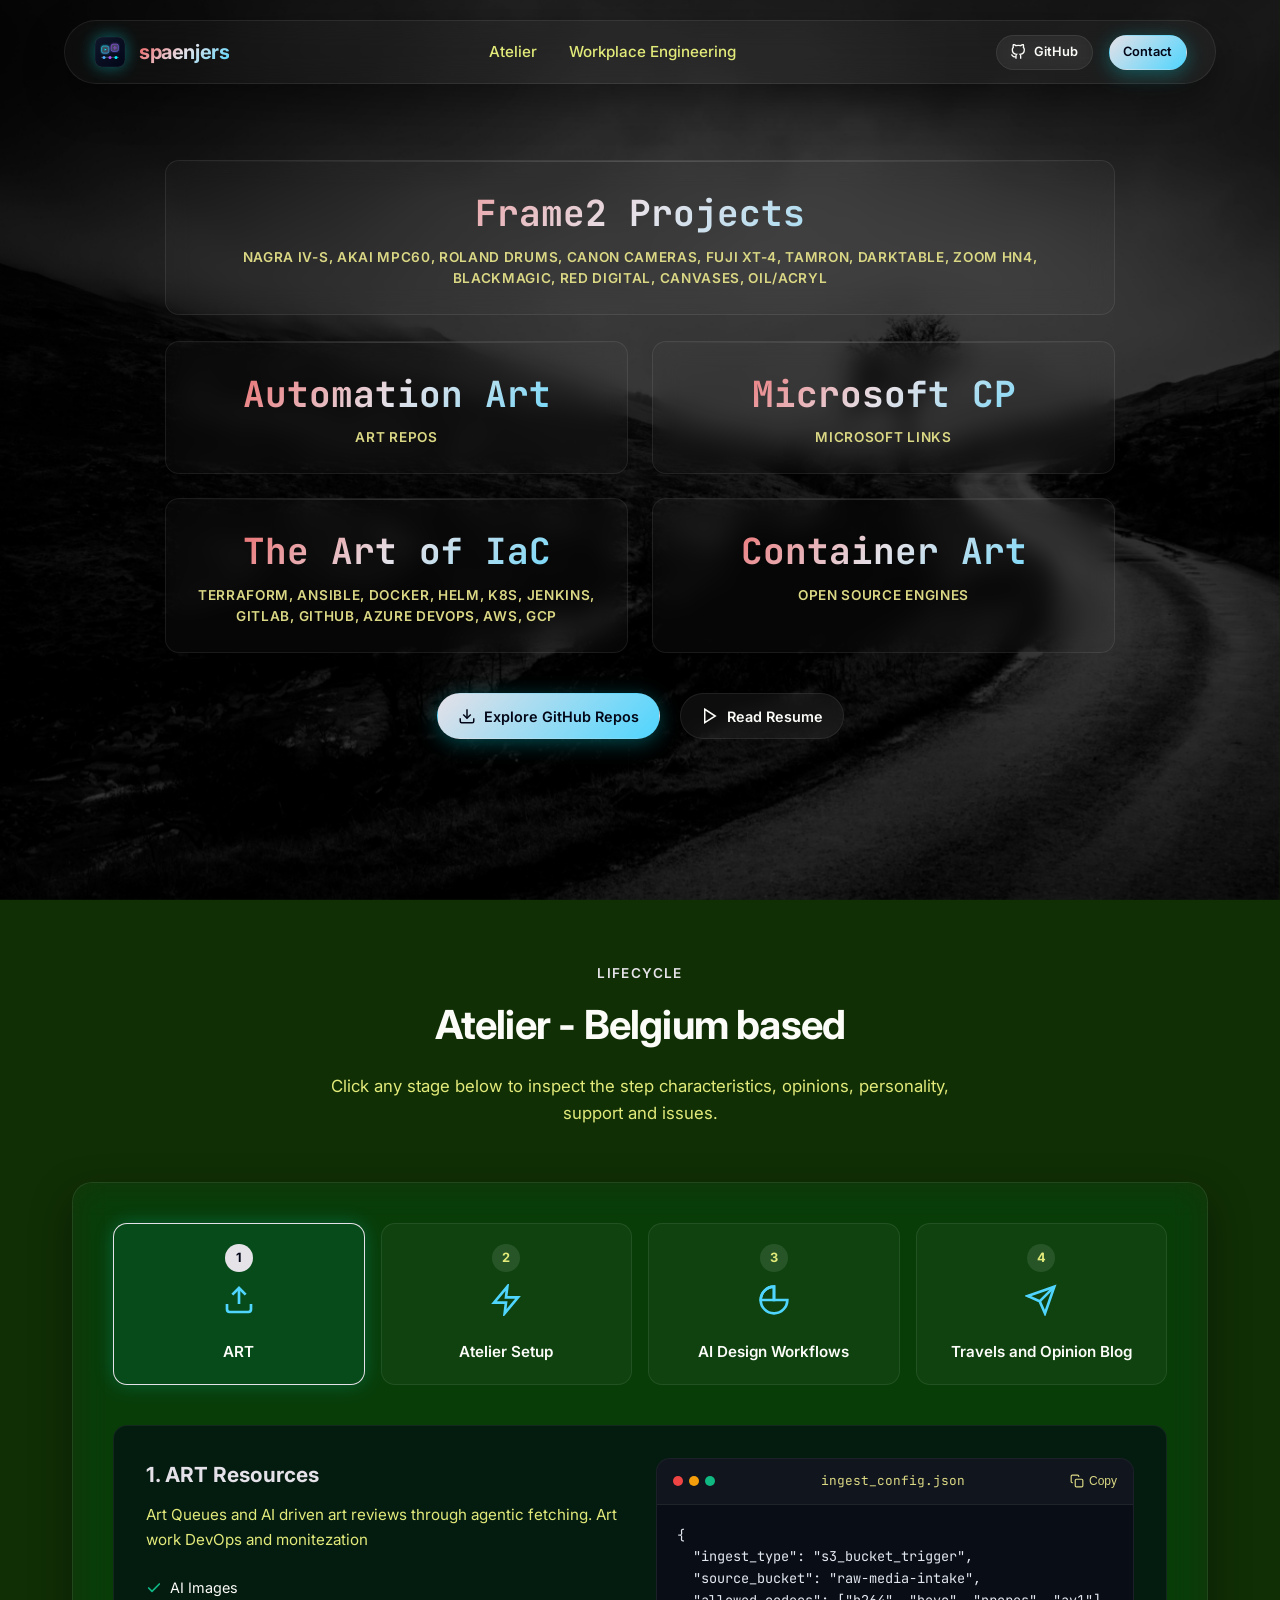
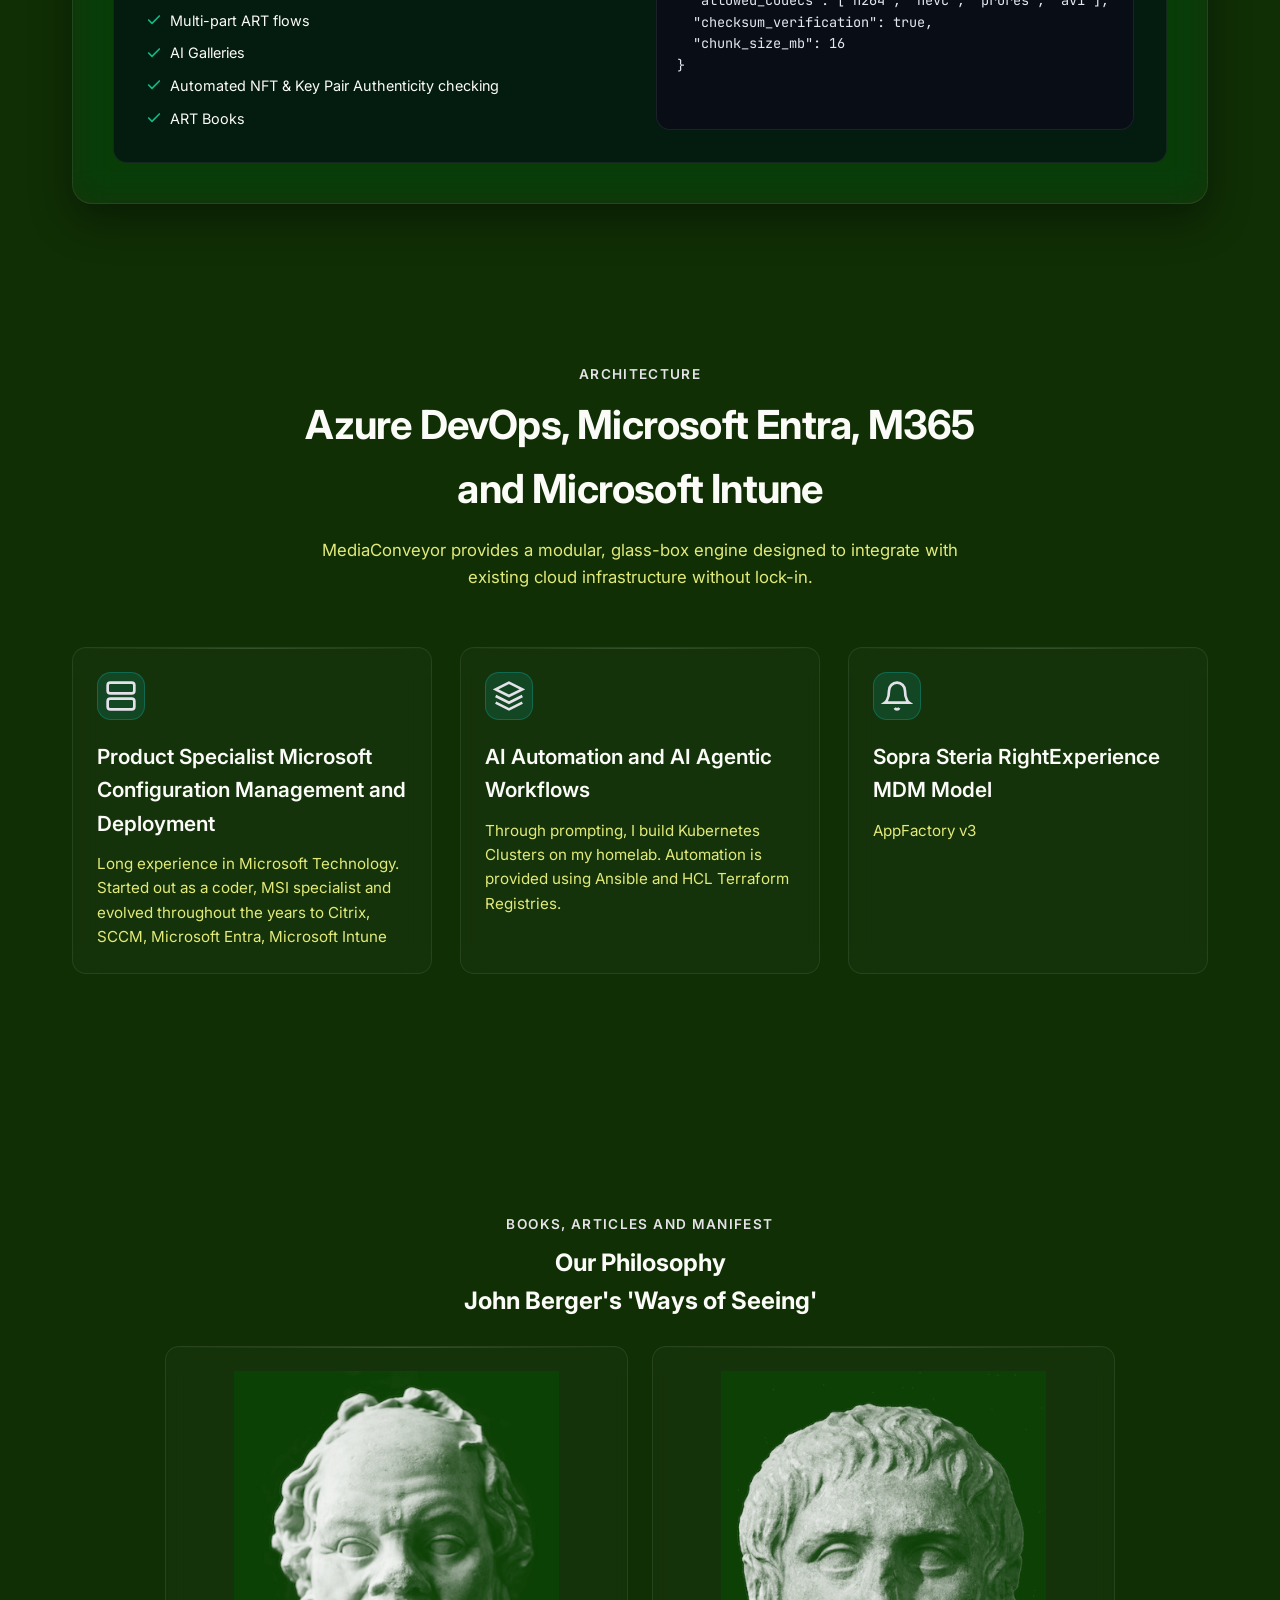
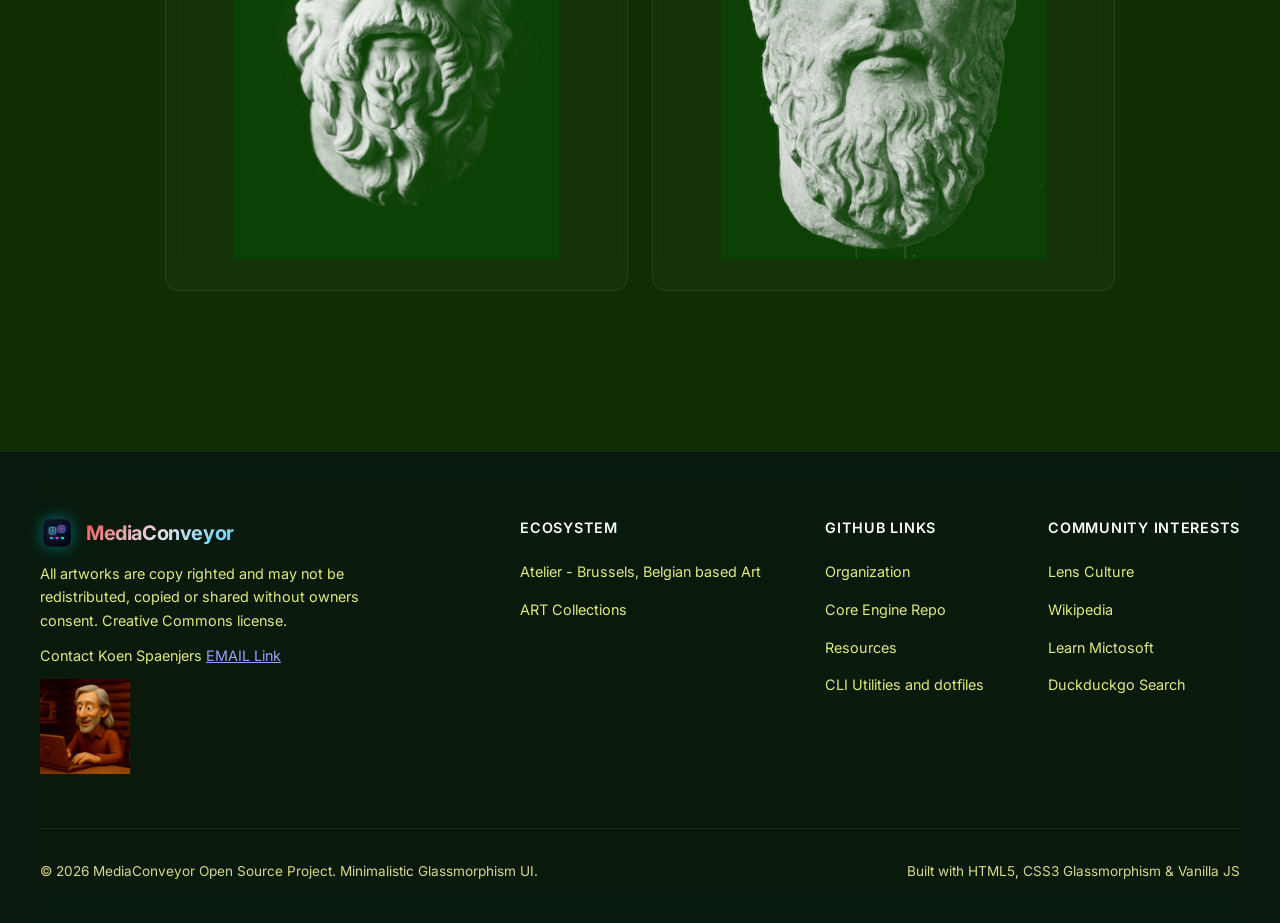
==== commit c5c3f3ab: "break tag added at top" ====
--- a/index.html
+++ b/index.html
@@ -63,6 +63,7 @@
         </div>
       </div>
       </p>
+      <br>
       <p>
          <!-- Hero Key Metrics -->
       <div class="hero-metrics">
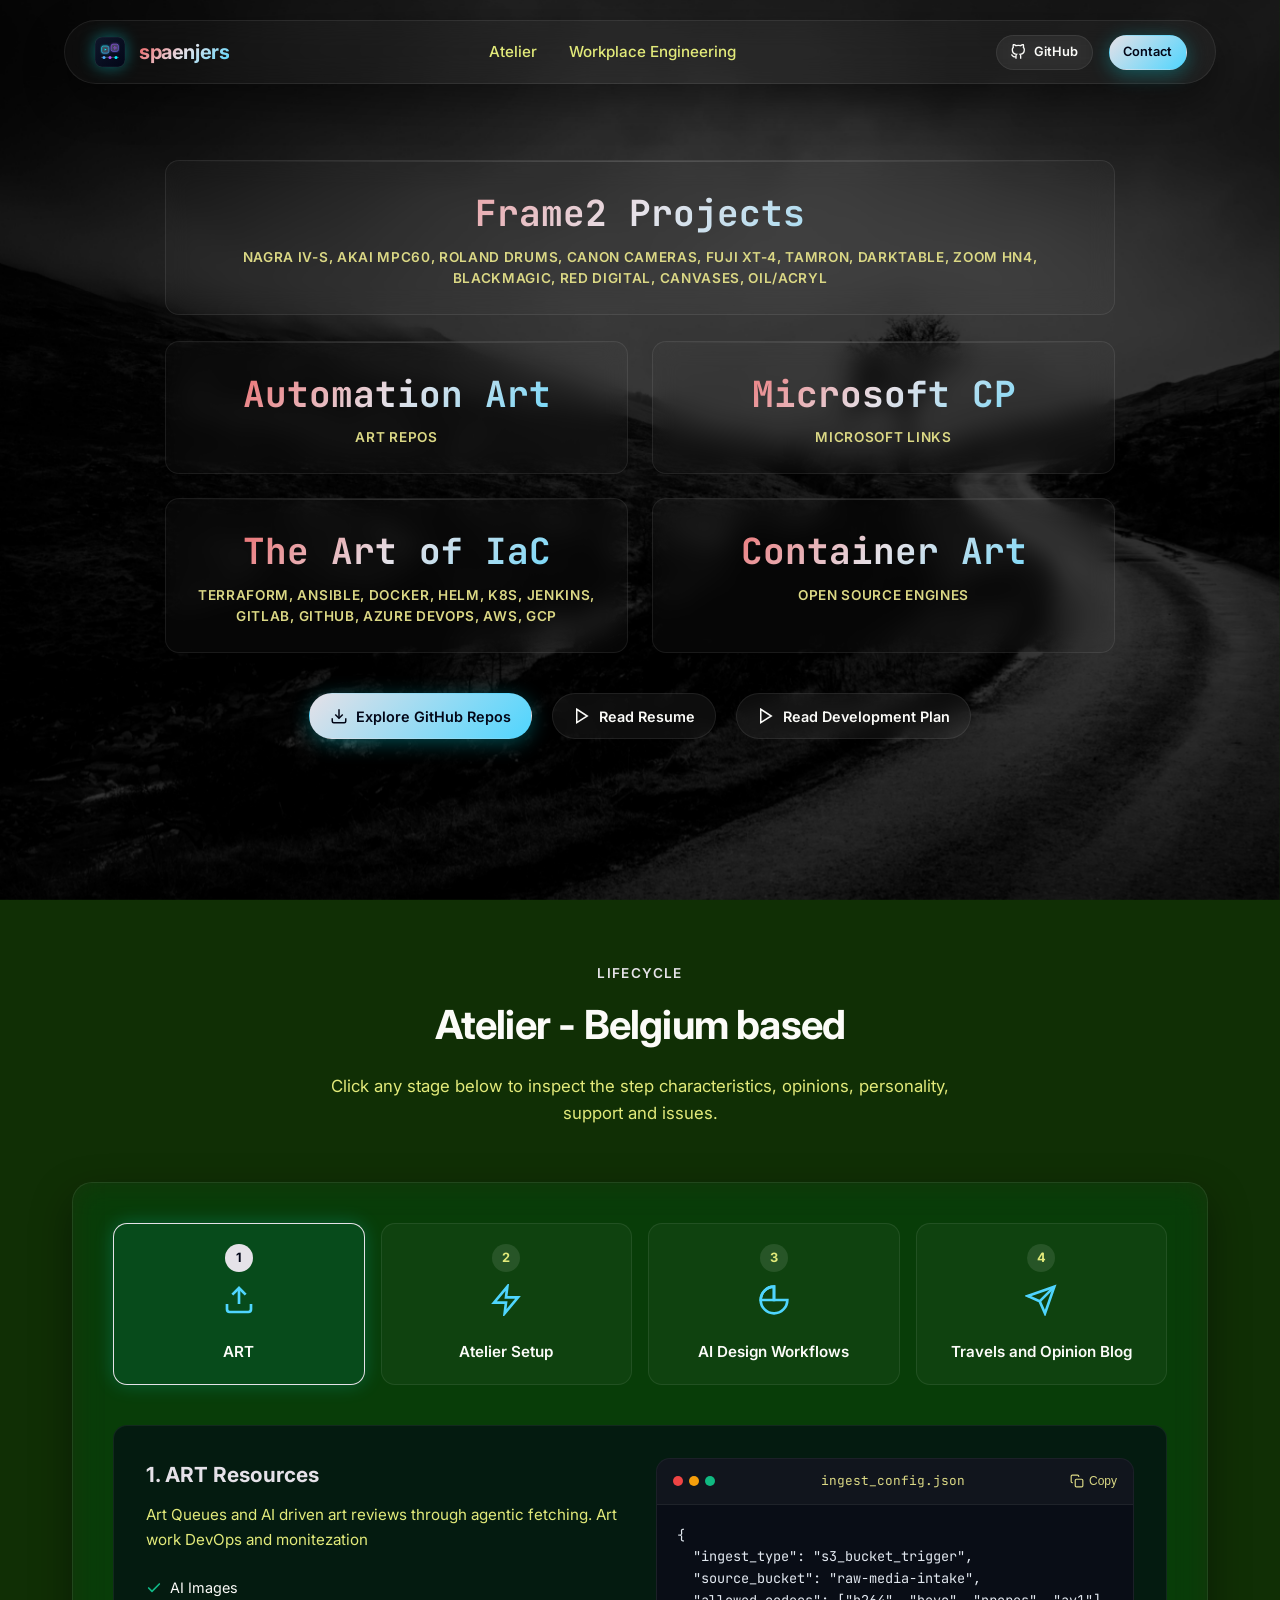
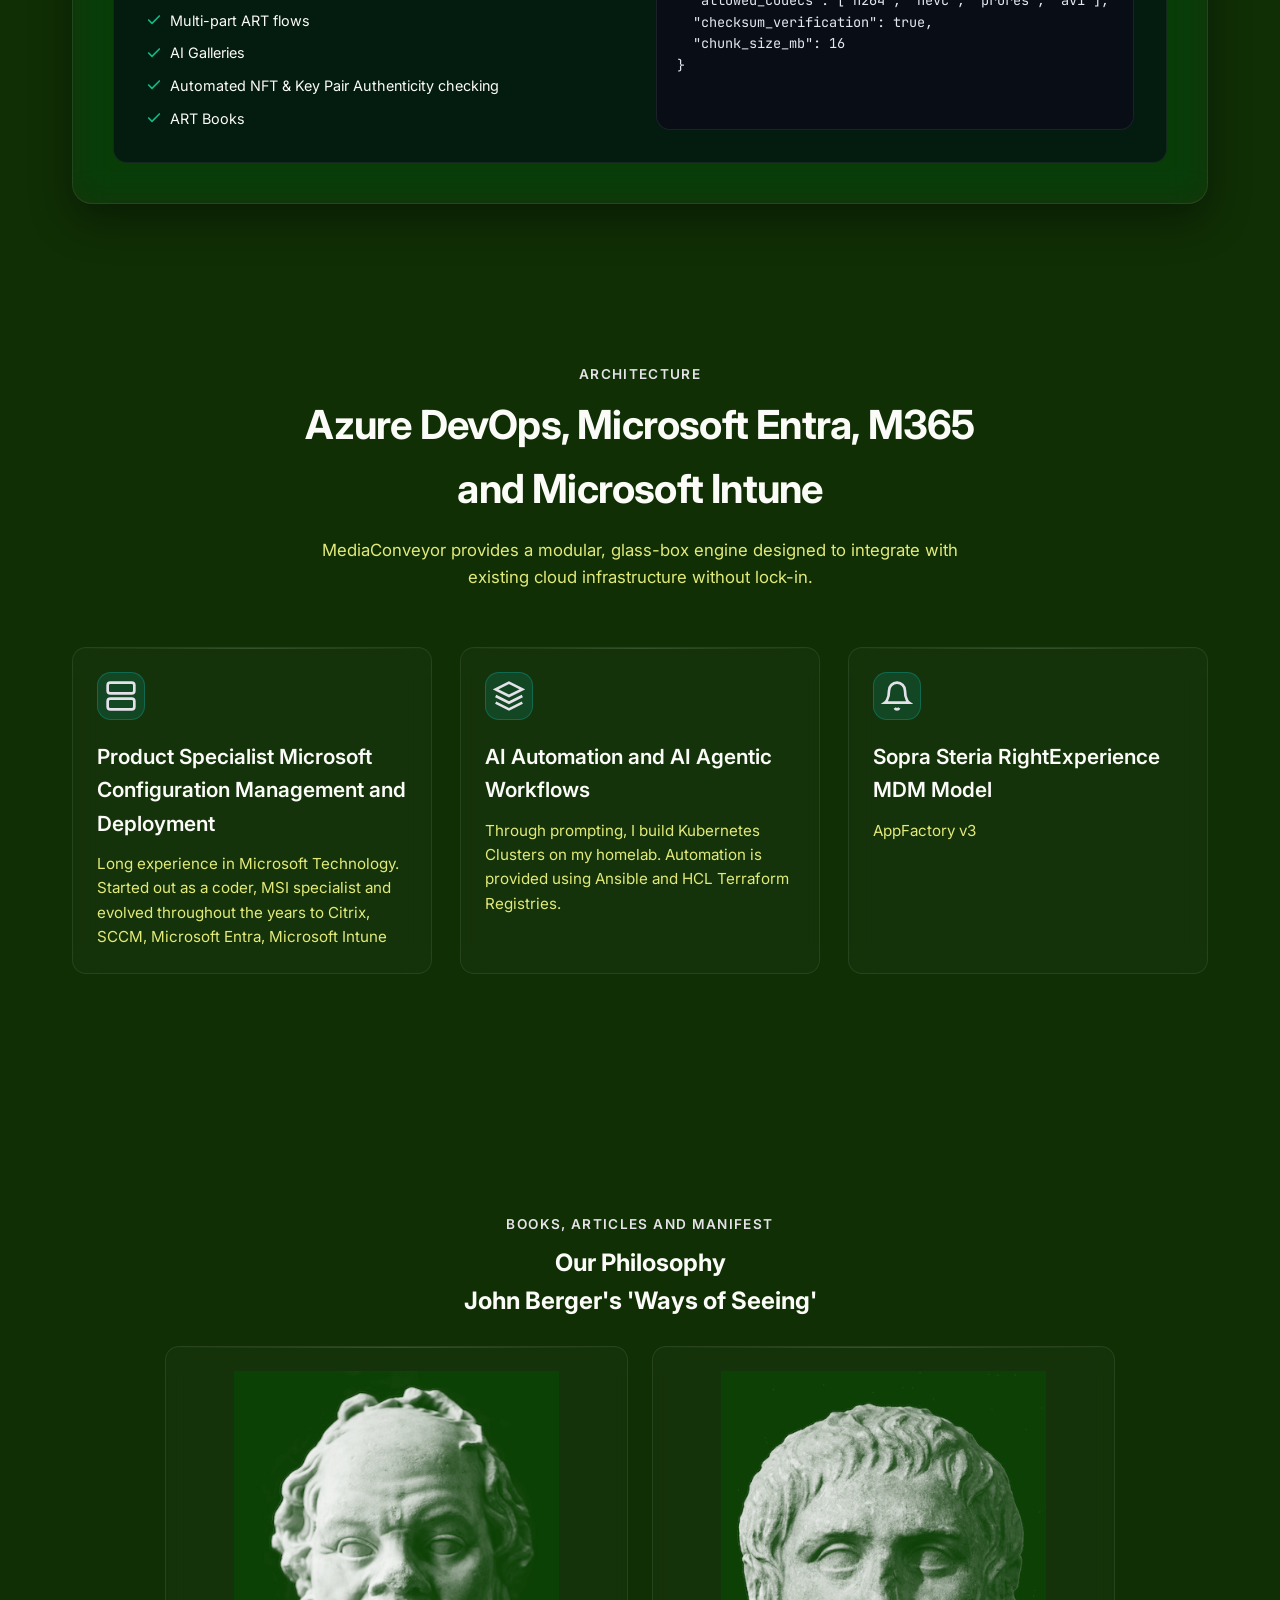
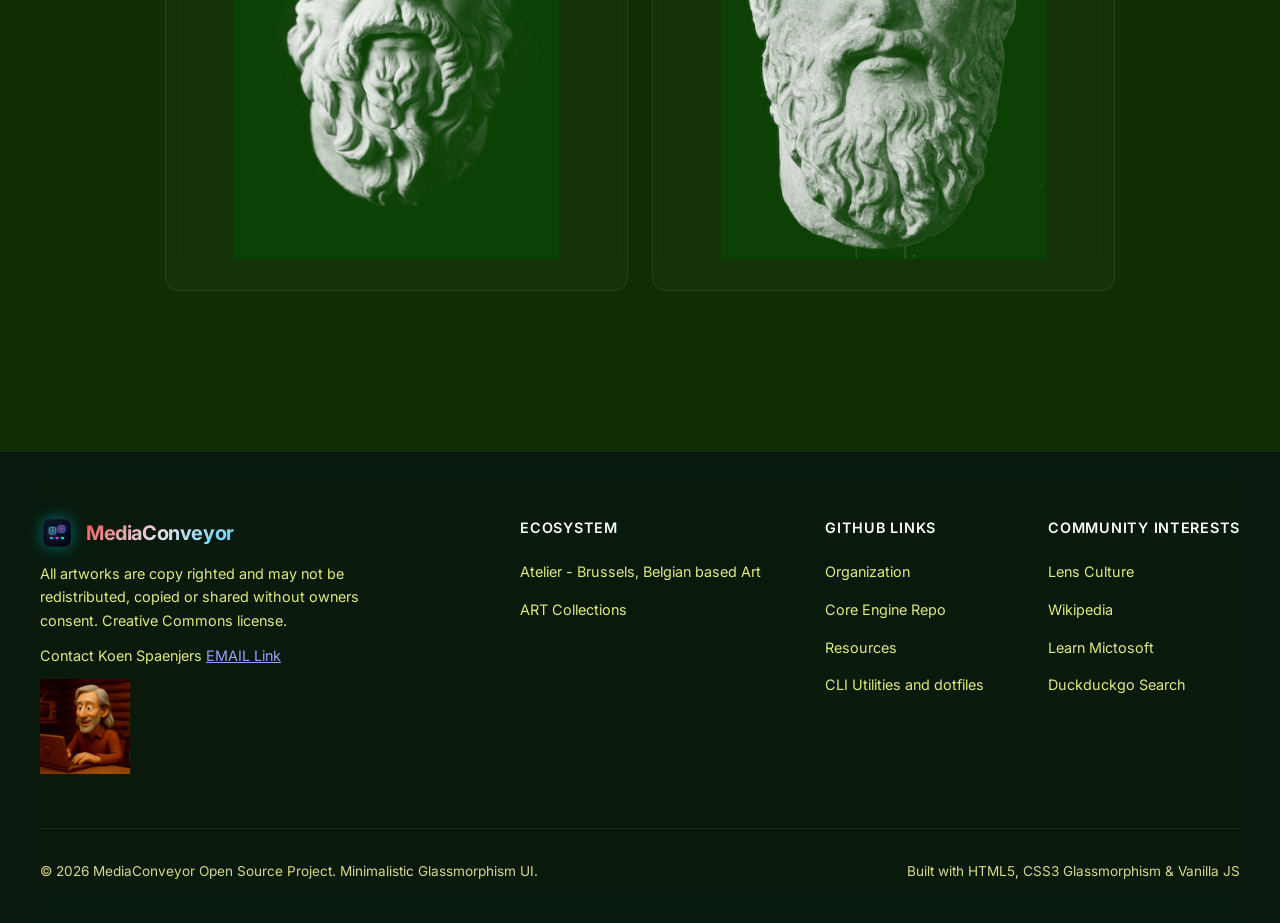
==== commit 03dc7fb2: "added tag to development plan pae" ====
--- a/index.html
+++ b/index.html
@@ -98,6 +98,10 @@
           <svg xmlns="http://www.w3.org/2000/svg" width="18" height="18" viewBox="0 0 24 24" fill="none" stroke="currentColor" stroke-width="2"><polygon points="5 3 19 12 5 21 5 3"></polygon></svg>
           Read Resume
         </a>
+        <a href="developmentplan.html" class="btn btn-glass">
+          <svg xmlns="http://www.w3.org/2000/svg" width="18" height="18" viewBox="0 0 24 24" fill="none" stroke="currentColor" stroke-width="2"><polygon points="5 3 19 12 5 21 5 3"></polygon></svg>
+          Read Development Plan
+        </a>
       </div>
       </p> 
       <!-- <p>
